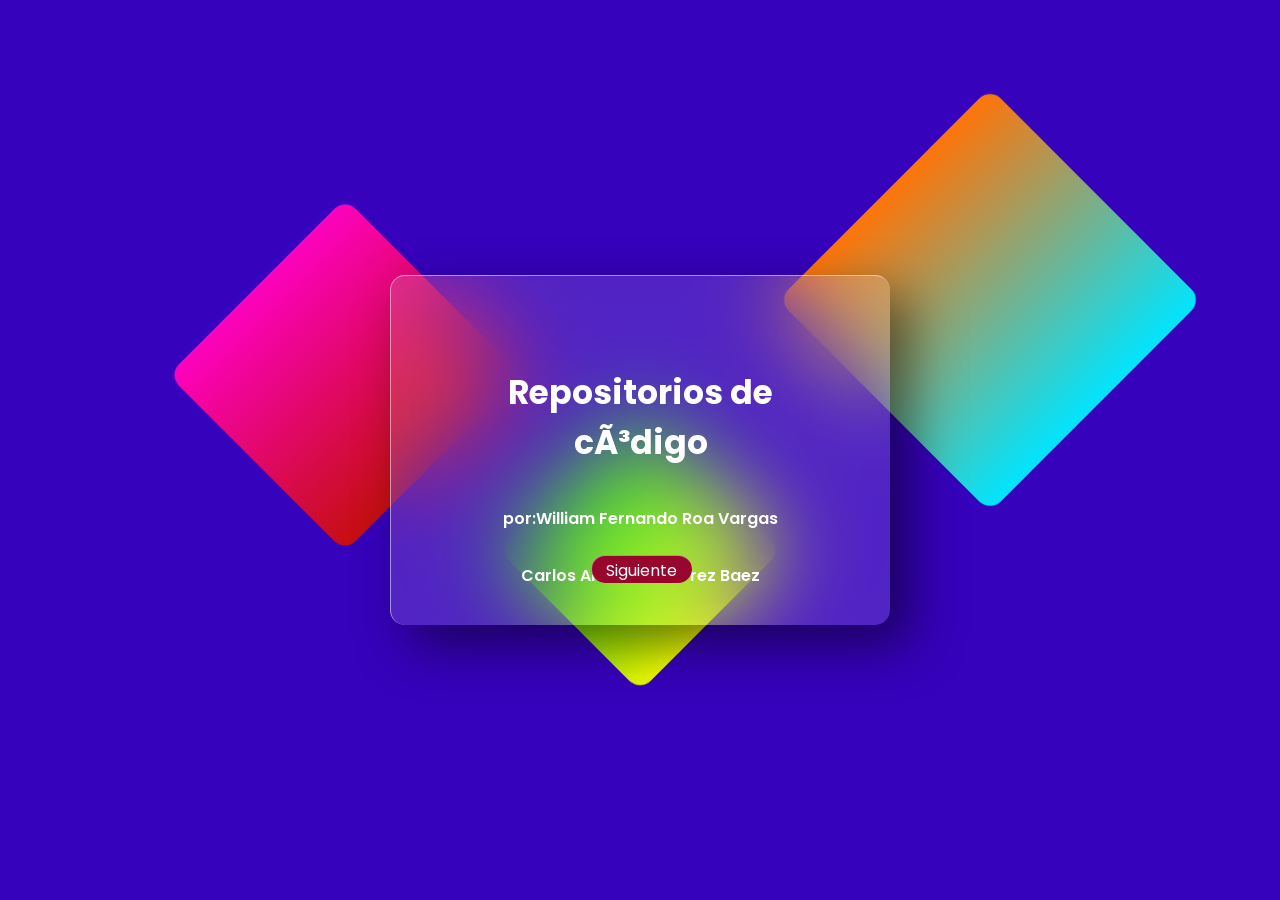
==== index.html @ db44c1de "Respositori0s" ====
<!DOCTYPE html>
<html lang="es">
<head>
    <meta http-equiv=”Content-Type” content=”text/html; charset=UTF-8″ />
	<title>Introducción</title>
    <link rel="stylesheet" href="css/indexStyle.css">
</head>
<body>
    <div class="container__background_triangle">
        <div class="triagle triagle1"></div>
        <div class="triagle triagle2"></div>
        <div class="triagle triagle3"></div>
    </div>
    <div class="intro">
        <h1>Repositorios de código</h1>
        <br>
        <h3>por:</h3>
        <br>
        <h3>William Fernando Roa Vargas</h3>
        <br>
        <h3>Carlos Andrés Pérez Baez</h3>
        <div class="next">
            <a href="views/Rep01.html">Siguiente</a>
        </div>
    </div>
  <section class="one">
      
  </section>
</body>
</html>
---- css/indexStyle.css ----
@import url('https://fonts.googleapis.com/css2?family=Poppins:wght@300&display=swap');
body{
    margin: 0;
    background: rgb(54, 2, 187);
    font-family: 'Poppins', sans-serif;
}
.intro{
    background: rgba(255, 255, 255, 0.138);
    backdrop-filter: blur(45px);
    -webkit-backdrop-filter: blur(5px);
    box-shadow: 20px 20px 50px rgb(107, 103, 103);
    width: 500px;
    height: 350px;
    position: absolute;
    top: 50%;
    left: 50%;
    transform: translate(-50%,-50%);
    margin:auto;
    display: flex;
    flex-wrap: wrap;
    justify-content: center;
	box-sizing:border-box;
	padding:70px 50px 200px;
    border-radius: 15px;
    text-align: center;
    border-left: 1px solid rgba(255, 255, 255, 0.5);
    border-top: 1px solid rgba(255, 255, 255, 0.5);
    box-shadow: 20px 20px 50px rgba(0,0,0,0.5);
    transition: all 300ms;
}
.intro h1{
    color: #ffffff;
    font-size: 33px;
}
.intro h3{
    font-size: 16px;
    color: rgb(255, 255, 255);
    font-weight: 600;
}
.next{
    border-radius: 15px;
    width: 100px;
    height: 25px;
    height: 3px 0px ;
    opacity: 1.0;
    position: absolute;
    top: 80%;
    left: 40%;
    padding: 2px 0px 0px;
    border-radius: 15px;
    border-left: 1px solid rgba(255, 255, 255, 0.5);
    border-top: 1px solid rgba(255, 255, 255, 0.5);
    background: rgb(153, 6, 45);
    backdrop-filter: blur(5px);
    -webkit-backdrop-filter: blur(5px);
    transition: all 300ms;
}
.next a{
    text-decoration: none;
    color:rgb(255, 255, 255);
}
.next:hover{
    transform: translateY(-5px);
}
.container__background_triangle{
    max-width: 1200px;
    height: 600px;
    margin: auto;
    position: fixed;
    top:50%;
    left: 50%;
    transform: translate(-50%,-50%);
}
.triagle{
   width: 300px;
   height: 300px;
   background: rgb(153, 6, 45);
   position: absolute;
   transform: rotate(45deg);
   border-radius: 15px;
}
.triagle1{
    width: 250px;
    height: 250px;
    background: linear-gradient(to left, #c50f0f, #fd01be);
    right: 170px;
    top:100px;
    animation: t1 8s ease infinite;
}
.triagle2{
    width: 200px;
    height: 200px;
    background: linear-gradient(to left, #eefa02, #02cf0c);
    top:300px;
    left: -100px;
    animation: t2 9s ease infinite;
}
.triagle3{
    width: 300px;
    height: 300px;
    background: linear-gradient(to left, #00e5ff, #ff7409);
    left: 200px;
    animation: t3 7s ease infinite;
}

@keyframes t1 {
    0%{
        transform: rotate(45deg) translateY(0px) ;
    }
    50%{
        transform: rotate(45deg)  translateY(20px);
    }
    100%{
        transform: rotate(45deg)  translateY(0px);
    }
}
@keyframes t2 {
    0%{
        transform: rotate(45deg) translateY(0px) ;
    }
    50%{
        transform: rotate(45deg)  translateY(20px);
    }
    100%{
        transform: rotate(45deg)  translateY(0px);
    }
}
@keyframes t3 {
    0%{
        transform: rotate(45deg) translateY(0px) ;
    }
    50%{
        transform: rotate(45deg)  translateY(20px);
    }
    100%{
        transform: rotate(45deg)  translateY(0px);
    }
}
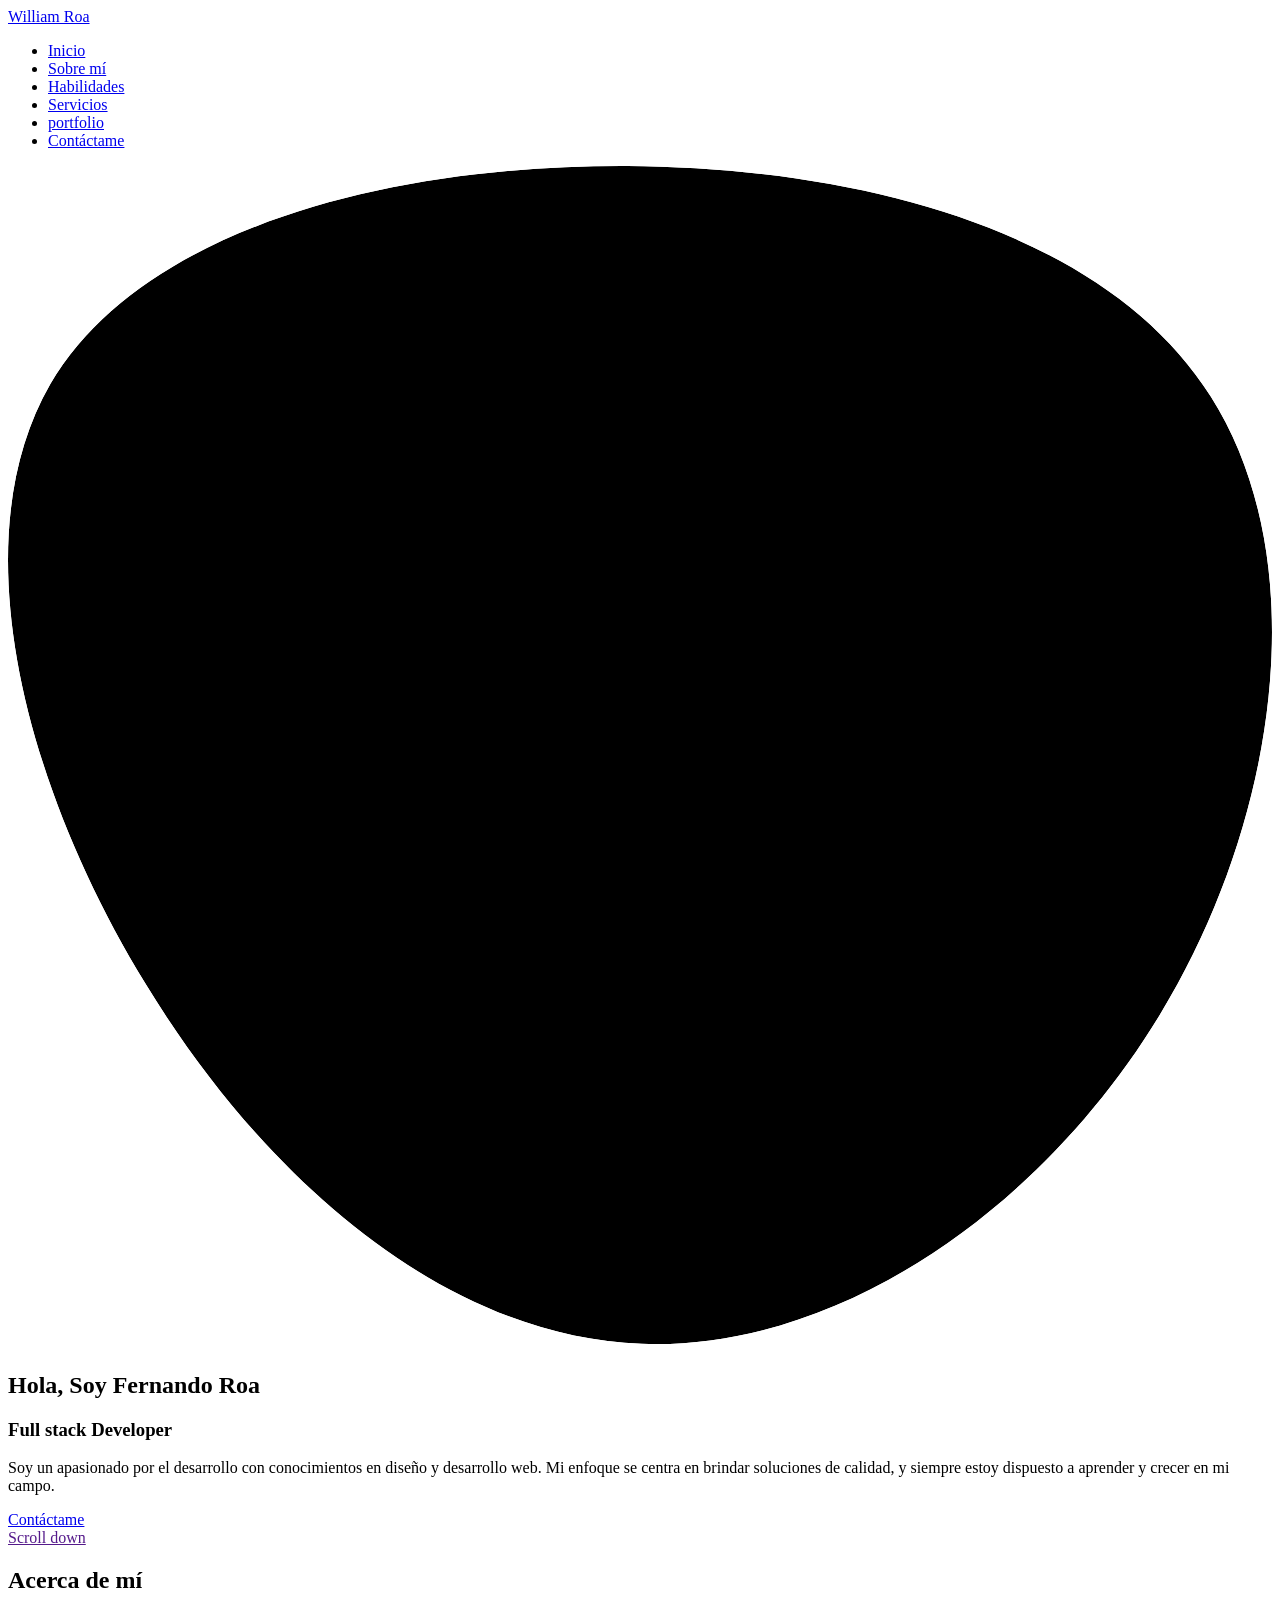
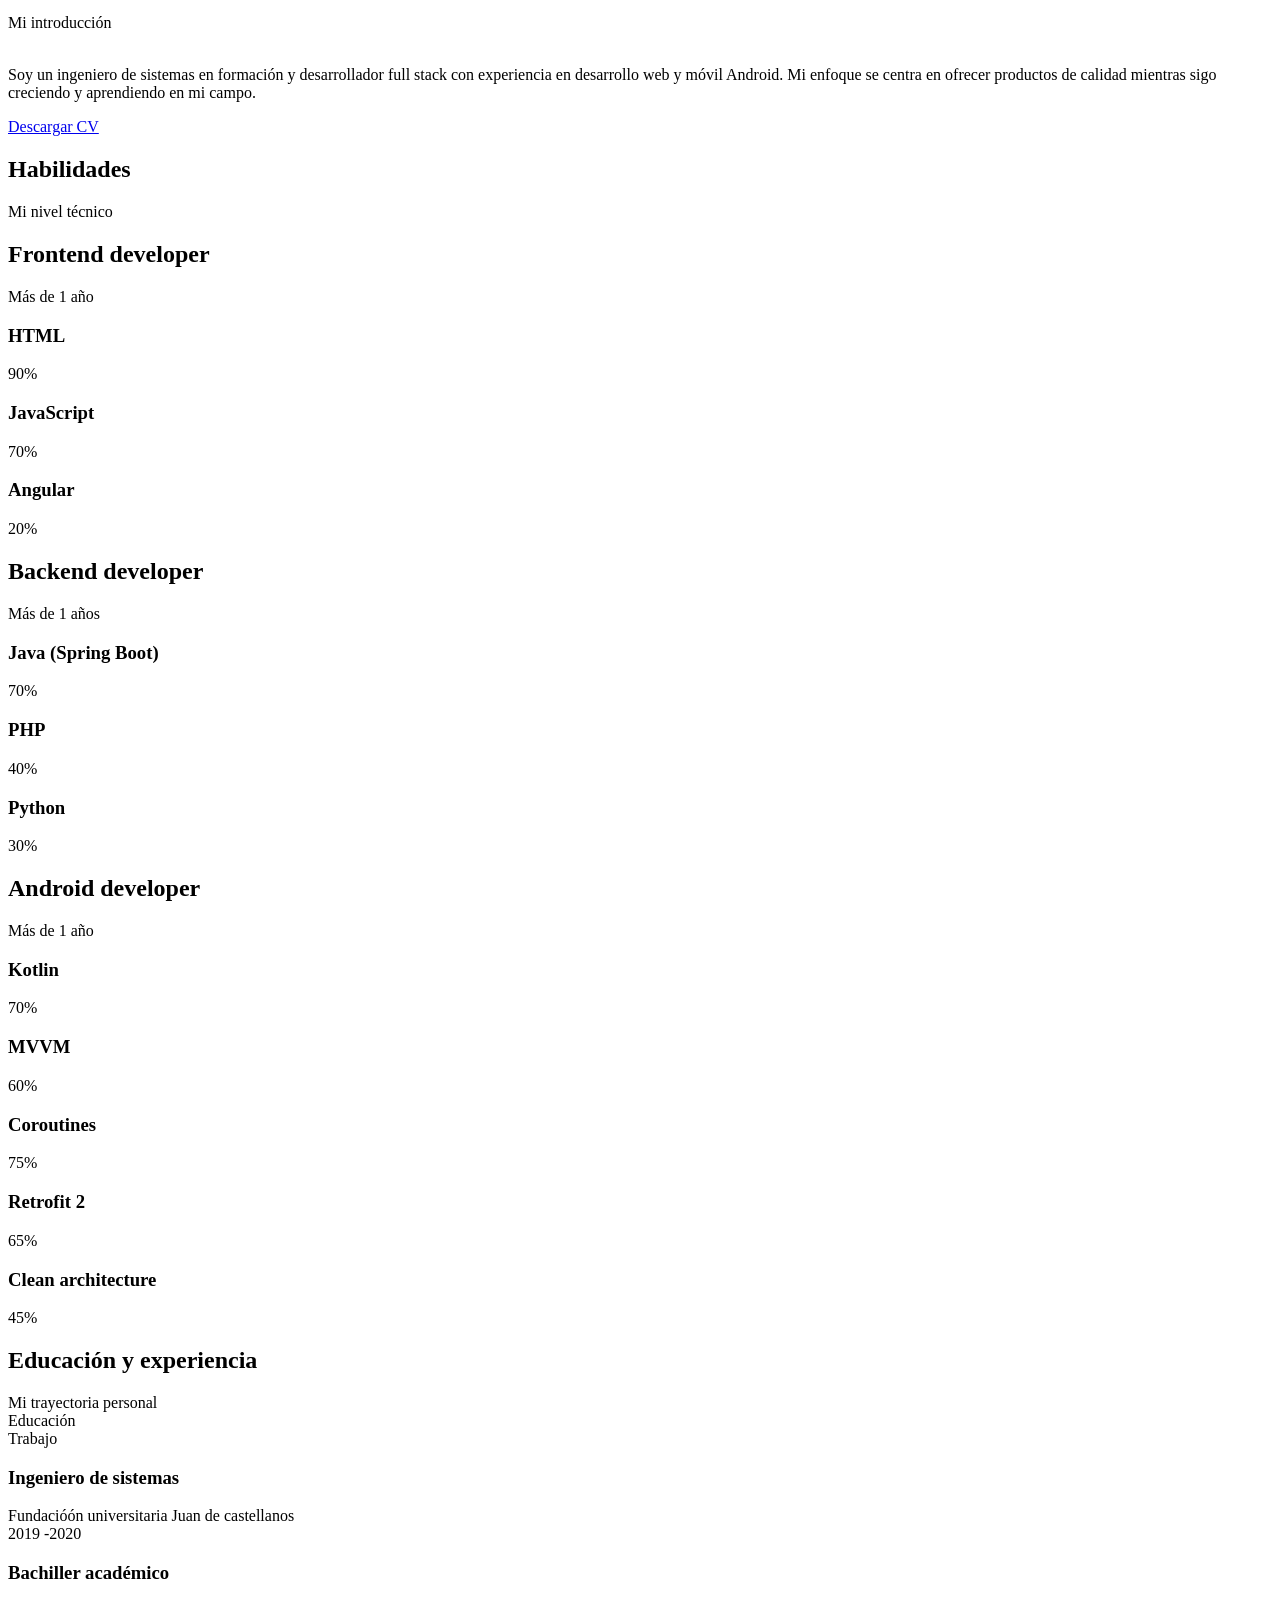
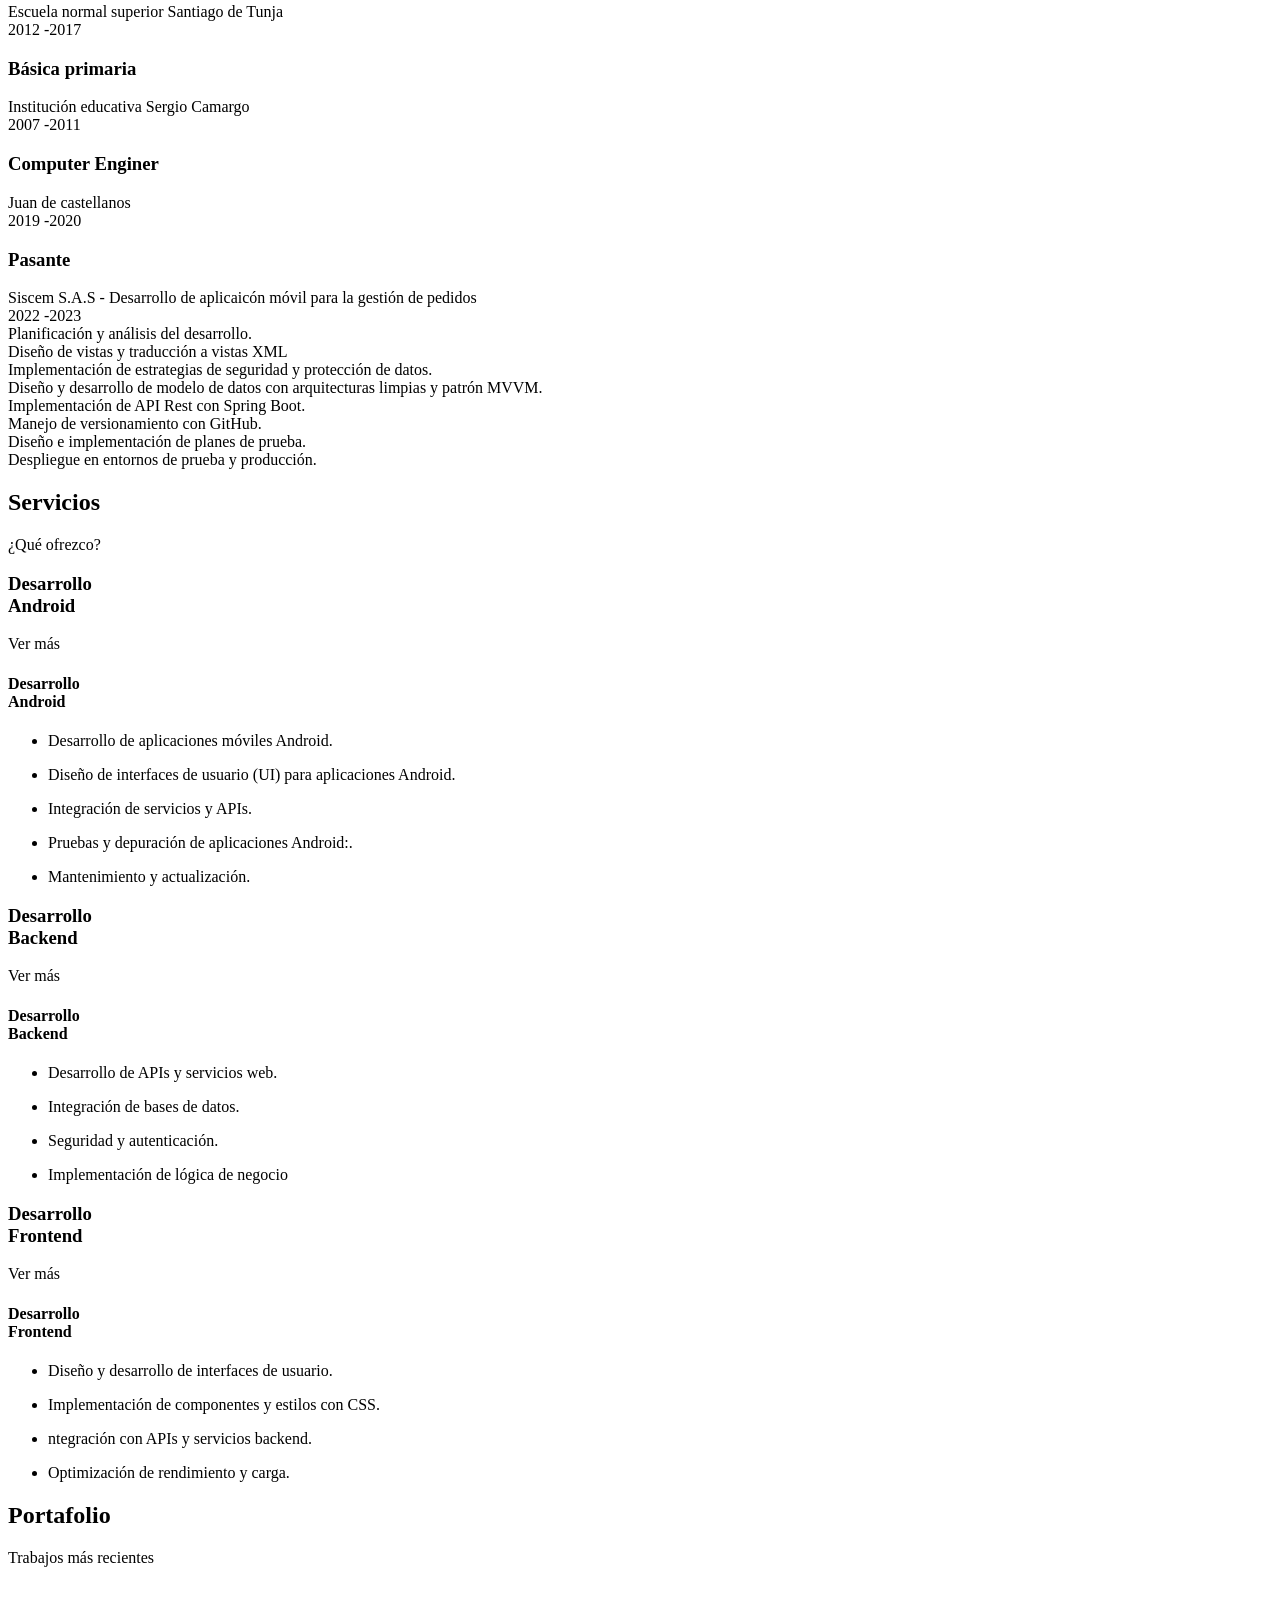
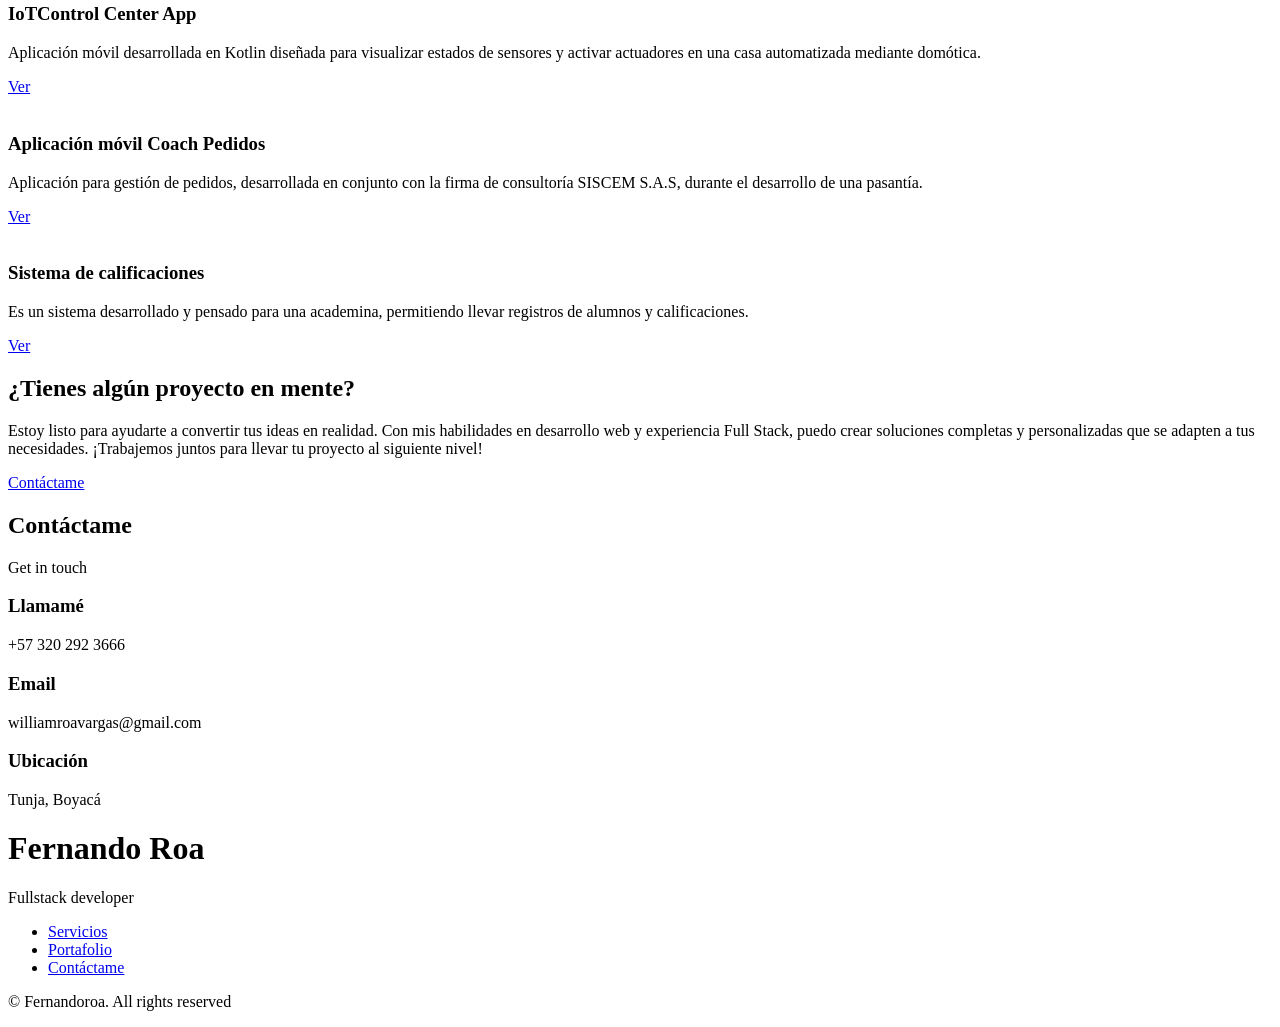
==== commit b5dbea38: "Added index page" ====
--- a/index.html
+++ b/index.html
@@ -1,30 +1,757 @@
 <!DOCTYPE html>
-<html lang="es">
+<html lang="en">
+
 <head>
-    <meta http-equiv=”Content-Type” content=”text/html; charset=UTF-8″ />
-	<title>Introducción</title>
-    <link rel="stylesheet" href="css/indexStyle.css">
+    <meta charset="UTF-8">
+    <meta name="viewport" content="width=device-width, initial-scale=1.0">
+    <link rel="stylesheet" href="https://unicons.iconscout.com/release/v4.0.8/css/line.css">
+
+
+    <!--==================== SWIPER CSS ====================-->
+    <link rel="stylesheet" href="assets/css/swiper-bundle.min.css">
+
+    <!--==================== CSS ====================-->
+    <link rel="stylesheet" href="assets/css/styles.css">
+
+    <title>William Roa Fullstack Developer</title>
 </head>
+
 <body>
-    <div class="container__background_triangle">
-        <div class="triagle triagle1"></div>
-        <div class="triagle triagle2"></div>
-        <div class="triagle triagle3"></div>
-    </div>
-    <div class="intro">
-        <h1>Repositorios de código</h1>
-        <br>
-        <h3>por:</h3>
-        <br>
-        <h3>William Fernando Roa Vargas</h3>
-        <br>
-        <h3>Carlos Andrés Pérez Baez</h3>
-        <div class="next">
-            <a href="views/Rep01.html">Siguiente</a>
+    <!--==================== HEADER ====================-->
+    <header class="header" id="header">
+        <nav class="nav container">
+            <a href="#" class="nav__logo">William Roa</a>
+            <div class="nav__menu" id="nav-menu">
+                <ul class="nav__list grid">
+                    <li class="nav__item">
+                        <a href="#home" class="nav__link active__link">
+                            <i class="uil uil-estate nav__icon"></i>Inicio
+                        </a>
+                    </li>
+                    <li class="nav__item">
+                        <a href="#about" class="nav__link">
+                            <i class="uil uil-user nav__icon"></i>Sobre mí
+                        </a>
+                    </li>
+                    <li class="nav__item">
+                        <a href="#skills" class="nav__link">
+                            <i class="uil uil-file-alt nav__icon"></i>Habilidades
+                        </a>
+                    </li>
+                    <li class="nav__item">
+                        <a href="#services" class="nav__link">
+                            <i class="uil uil-briefcase-alt nav__icon"></i>Servicios
+                        </a>
+                    </li>
+                    <li class="nav__item">
+                        <a href="#portfolio" class="nav__link">
+                            <i class="uil uil-scenery nav__icon"></i>portfolio
+                        </a>
+                    </li>
+                    <li class="nav__item">
+                        <a href="#contact" class="nav__link">
+                            <i class="uil uil-message nav__icon"></i>Contáctame
+                        </a>
+                    </li>
+                </ul>
+                <i class="uil uil-times nav__close" id="nav-close"></i>
+            </div>
+            <div class="nav__buttons">
+                <i class="uil uil-moon change-theme" id="theme-button"></i>
+                <div class="nav__toggle" id="nav-toggle">
+                    <i class="uil uil-apps"></i>
+                </div>
+            </div>
+        </nav>
+    </header>
+
+    <!--==================== MAIN ====================-->
+    <main class="main">
+        <!--==================== HOME ====================-->
+        <section class="home section" id="home">
+            <div class="home__container container grid">
+                <div class="home__content grid">
+                    <div class="home__social">
+                        <a href="https://www.linkedin.com/in/william-fernando-roa-vargas-0a00a724a/" class="home__social-icon" target="_blank">
+                            <i class="uil uil-linkedin-alt"></i>
+                        </a>
+                        <!--<a href="#" class="home__social-icon" target="_blank">
+                            <i class="uil uil-dribbble"></i>
+                        </a>-->
+                        <a href="https://github.com/roaxxx" class="home__social-icon" target="_blank">
+                            <i class="uil uil-github-alt"></i>
+                        </a>
+                    </div>
+                    <div class="home__img">
+                        <svg class="home__blob" viewBox="0 0 200 187" xmlns="http://www.w3.org/2000/svg"
+                            xmlns:xlink="http://www.w3.org/1999/xlink">
+                            <mask id="mask0" mask-type="alpha">
+                                <path d="M190.312 36.4879C206.582 62.1187 201.309 102.826 182.328 134.186C163.346 165.547 
+                                    130.807 187.559 100.226 186.353C69.6454 185.297 41.0228 161.023 21.7403 129.362C2.45775 
+                                    97.8511 -7.48481 59.1033 6.67581 34.5279C20.9871 10.1032 59.7028 -0.149132 97.9666 
+                                    0.00163737C136.23 0.303176 174.193 10.857 190.312 36.4879Z" />
+                            </mask>
+                            <g mask="url(#mask0)">
+                                <path d="M190.312 36.4879C206.582 62.1187 201.309 102.826 182.328 134.186C163.346 
+                                    165.547 130.807 187.559 100.226 186.353C69.6454 185.297 41.0228 161.023 21.7403 
+                                    129.362C2.45775 97.8511 -7.48481 59.1033 6.67581 34.5279C20.9871 10.1032 59.7028 
+                                    -0.149132 97.9666 0.00163737C136.23 0.303176 174.193 10.857 190.312 36.4879Z" />
+                                <image class="home__blob-img" x='25' y='40' xlink:href="assets/img/perfil.png" />
+                            </g>
+                        </svg>
+                    </div>
+                    <div class="home__data">
+                        <h1 class="home__title">Hola, Soy Fernando Roa</h1>
+                        <h3 class="home__subtitle">Full stack Developer</h3>
+                        <p class="home__description">
+                            Soy un apasionado por el desarrollo con conocimientos en diseño y desarrollo web. Mi enfoque se centra en brindar soluciones de calidad, y siempre estoy dispuesto a aprender y crecer en mi campo.
+                        </p>
+                        <a href="#contact" class="button button--flex">
+                            Contáctame <i class="uil uil-message button__icon"></i>
+                        </a>
+                    </div>
+                </div>
+                <div class="home__scroll">
+                    <a href="" class="home__scroll-button button--flex">
+                        <i class="uil uil-mouse-alt home_scroll-mouse"></i>
+                        <span class="home__scroll-name">Scroll down</span>
+                        <i class="uil uil-arrow-down home__scroll-arrow"></i>
+                    </a>
+                </div>
+            </div>
+        </section>
+
+        <!--==================== ABOUT ====================-->
+        <section class="about section" id="about">
+            <h2 class="section__title">Acerca de mí</h2>
+            <span class="section__subtitle">Mi introducción</span>
+            <div class="about__container container grid">
+                <img src="assets/img/about.jpg" alt="" class="about__img">
+                <div class="about__data">
+                    <p class="about__description">Soy un ingeniero de sistemas en formación y desarrollador full stack con experiencia en desarrollo web y móvil Android. Mi enfoque se centra en ofrecer productos de calidad mientras sigo creciendo y aprendiendo en mi campo.</p>
+                    <!--<div class="about__info">
+                        <div>
+                            <span class="about__info-title">08+</span>
+                            <span class="about__info-name">Years <br>experience</span>
+                        </div>
+                        <div>
+                            <span class="about__info-title">20+</span>
+                            <span class="about__info-name">Completed <br>Project</span>
+                        </div>
+                        <div>
+                            <span class="about__info-title">05+</span>
+                            <span class="about__info-name">Companies <br>Worked</span>
+                        </div>
+                    </div>-->
+                    <div download="" class="about__bottons">
+                        <a href="assets/pdf/CV William Fernando Roa.pdf" class="button button--flex">
+                            Descargar CV <i class="uil uil-download-alt button__icon"></i>
+                        </a>
+                    </div>
+                </div>
+            </div>
+        </section>
+
+        <!--==================== SKILLS ====================-->
+        <section class="skills section" id="skills">
+            <h1 class="section__title">Habilidades</h1>
+            <span class="section__subtitle">Mi nivel técnico</span>
+            <div class="skills__container container grid">
+                <div>
+                    <!--==================== SKILL 1====================-->
+                    <div class="skills__content skills__open">
+                        <div class="skills__header">
+                            <i class="uil uil-brackets-curly skills__icon"></i>
+                            <div>
+                                <h1 class="skills__title">Frontend developer</h1>
+                                <span class="skills__subtitle">Más de 1 año</span>
+                            </div>
+                            <i class="uil uil-angle-down skills__arrow"></i>
+                        </div>
+                        <div class="skills__list grid">
+                            <div class="skills_data">
+                                <div class="skills__titles">
+                                    <h3 class="skills__name">HTML</h3>
+                                    <span class="skills__number">90%</span>
+                                </div>
+                                <div class="skills__bar">
+                                    <span class="skills__percentage skills__html"></span>
+                                </div>
+                            </div>
+                            <div class="skills_data">
+                                <div class="skills__titles">
+                                    <h3 class="skills__name">JavaScript</h3>
+                                    <span class="skills__number">70%</span>
+                                </div>
+                                <div class="skills__bar">
+                                    <span class="skills__percentage skills__js"></span>
+                                </div>
+                            </div>
+                            <div class="skills_data">
+                                <div class="skills__titles">
+                                    <h3 class="skills__name">Angular</h3>
+                                    <span class="skills__number">20%</span>
+                                </div>
+                                <div class="skills__bar">
+                                    <span class="skills__percentage skills__angular"></span>
+                                </div>
+                            </div>
+                        </div>
+                    </div>
+                    <!--==================== SKILL 2====================-->
+                    <div class="skills__content skills__close">
+                        <div class="skills__header">
+                            <i class="uil uil-server-network skills__icon"></i>
+                            <div>
+                                <h1 class="skills__title">Backend developer</h1>
+                                <span class="skills__subtitle">Más de 1 años</span>
+                            </div>
+                            <i class="uil uil-angle-down skills__arrow"></i>
+                        </div>
+                        <div class="skills__list grid">
+                            <div class="skills_data">
+                                <div class="skills__titles">
+                                    <h3 class="skills__name">Java (Spring Boot)</h3>
+                                    <span class="skills__number">70%</span>
+                                </div>
+                                <div class="skills__bar">
+                                    <span class="skills__percentage skills__java"></span>
+                                </div>
+                            </div>
+                            <div class="skills_data">
+                                <div class="skills__titles">
+                                    <h3 class="skills__name">PHP</h3>
+                                    <span class="skills__number">40%</span>
+                                </div>
+                                <div class="skills__bar">
+                                    <span class="skills__percentage skills__php"></span>
+                                </div>
+                            </div>
+                            <div class="skills_data">
+                                <div class="skills__titles">
+                                    <h3 class="skills__name">Python</h3>
+                                    <span class="skills__number">30%</span>
+                                </div>
+                                <div class="skills__bar">
+                                    <span class="skills__percentage skills__django"></span>
+                                </div>
+                            </div>
+                        </div>
+                    </div>
+                </div>
+                    <!--==================== SKILL 3====================-->
+                    <div class="skills__content  skills__close">
+                        <div class="skills__header">
+                            <i class="uil uil-android-alt skills__icon"></i>
+                            <div>
+                                <h1 class="skills__title">Android developer</h1>
+                                <span class="skills__subtitle">Más de 1 año</span>
+                            </div>
+                            <i class="uil uil-angle-down skills__arrow"></i>
+                        </div>
+                        <div class="skills__list grid">
+                            <div class="skills_data">
+                                <div class="skills__titles">
+                                    <h3 class="skills__name">Kotlin</h3>
+                                    <span class="skills__number">70%</span>
+                                </div>
+                                <div class="skills__bar">
+                                    <span class="skills__percentage skills__kotlin"></span>
+                                </div>
+                            </div>
+                            <div class="skills_data">
+                                <div class="skills__titles">
+                                    <h3 class="skills__name">MVVM</h3>
+                                    <span class="skills__number">60%</span>
+                                </div>
+                                <div class="skills__bar">
+                                    <span class="skills__percentage skills__mvvm"></span>
+                                </div>
+                            </div>
+                            <div class="skills_data">
+                                <div class="skills__titles">
+                                    <h3 class="skills__name">Coroutines</h3>
+                                    <span class="skills__number">75%</span>
+                                </div>
+                                <div class="skills__bar">
+                                    <span class="skills__percentage skills__coroutines"></span>
+                                </div>
+                            </div>
+                            <div class="skills_data">
+                                <div class="skills__titles">
+                                    <h3 class="skills__name">Retrofit 2</h3>
+                                    <span class="skills__number">65%</span>
+                                </div>
+                                <div class="skills__bar">
+                                    <span class="skills__percentage skills__retrofit"></span>
+                                </div>
+                            </div>
+                            <div class="skills_data">
+                                <div class="skills__titles">
+                                    <h3 class="skills__name">Clean architecture</h3>
+                                    <span class="skills__number">45%</span>
+                                </div>
+                                <div class="skills__bar">
+                                    <span class="skills__percentage skills__clean"></span>
+                                </div>
+                            </div>
+                        </div>
+                    </div>
+            </div>
+        </section>
+
+        <!--==================== QUALIFICATION ====================-->
+        <section class="qualification section">
+            <h2 class="section__title">Educación y experiencia</h2>
+            <span class="section__subtitle">Mi trayectoria personal</span>
+            <div class="qualification__container container">
+                <div class="qualification__tabs">
+                    <div class="qualification__button button--flex qualification__active" data-target="#education">
+                        <i class="uil uil-graduation-cap qualification__icon"></i>
+                        Educación
+                    </div>
+                    <div class="qualification__button button--flex" data-target="#work">
+                        <i class="uil uil-briefcase-alt qualification__icon"></i>
+                        Trabajo
+                    </div>
+                </div>
+                <div class="qualification__sections">
+                    <!-- Qualification content 1-->
+                    <div class="qualification__content qualification__active" data-content id="education">
+                        <!-- QUALIFICATION 1-->
+                        <div class="qualification__data">
+                            <div>
+                                <h3 class="qualification__title">Ingeniero de sistemas</h3>
+                                <span class="qualification__subtitle">Fundacióón universitaria Juan de
+                                    castellanos</span>
+                                <div class="qualification__calendar">
+                                    <i class="uil uil-calendar-alt"></i>
+                                    2019 -2020
+                                </div>
+                            </div>
+                            <div>
+                                <span class="qualification__rounder"></span>
+                                <span class="qualification__line"></span>
+                            </div>
+                        </div>
+                        <!-- QUALIFICATION 2-->
+                        <div class="qualification__data">
+                            <div></div>
+                            <div>
+                                <span class="qualification__rounder"></span>
+                                <span class="qualification__line"></span>
+                            </div>
+                            <div>
+                                <h3 class="qualification__title">Bachiller académico</h3>
+                                <span class="qualification__subtitle">Escuela normal superior Santiago de Tunja</span>
+                                <div class="qualification__calendar">
+                                    <i class="uil uil-calendar-alt"></i>
+                                    2012 -2017
+                                </div>
+                            </div>
+                        </div>
+                        <!-- QUALIFICATION 3-->
+                        <div class="qualification__data">
+                            <div>
+                                <h3 class="qualification__title">Básica primaria</h3>
+                                <span class="qualification__subtitle">Institución educativa Sergio Camargo</span>
+                                <div class="qualification__calendar">
+                                    <i class="uil uil-calendar-alt"></i>
+                                    2007 -2011
+                                </div>
+                            </div>
+                            <div>
+                                <span class="qualification__rounder"></span>
+                                <span class="qualification__line"></span>
+                            </div>
+                        </div>
+                        <!-- QUALIFICATION 4-->
+                        <div class="qualification__data">
+                            <div></div>
+                            <div>
+                                <span class="qualification__rounder"></span>
+                                <!--<span class="qualification__line"></span>-->
+                            </div>
+                            <div>
+                                <h3 class="qualification__title">Computer Enginer</h3>
+                                <span class="qualification__subtitle">Juan de castellanos</span>
+                                <div class="qualification__calendar">
+                                    <i class="uil uil-calendar-alt"></i>
+                                    2019 -2020
+                                </div>
+                            </div>
+                        </div>
+                    </div>
+                    <!-- Qualification content 2=============-->
+                    <div class="qualification__content" data-content id="work">
+                        <!-- QUALIFICATION 1-->
+                        <div class="qualification__data">
+                            <div>
+                                <h3 class="qualification__title">Pasante</h3>
+                                <span class="qualification__subtitle">Siscem S.A.S - Desarrollo de aplicaicón móvil para
+                                    la gestión de pedidos</span>
+                                <div class="qualification__calendar">
+                                    <i class="uil uil-calendar-alt"></i>
+                                    2022 -2023
+                                </div>
+                            </div>
+                            <div>
+                                <span class="qualification__rounder"></span>
+                                <span class="qualification__line"></span>
+                            </div>
+                        </div>
+                        <!-- QUALIFICATION 2-->
+                        <div class="qualification__data">
+                            <div></div>
+                            <div>
+                                <span class="qualification__rounder"></span>
+                                <span class="qualification__line"></span>
+                            </div>
+                            <div>
+                                <span class="qualification__subtitle">Planificación y análisis del desarrollo.</span>
+                            </div>
+                        </div>
+                        <!-- QUALIFICATION 3-->
+                        <div class="qualification__data">
+                            <div>
+                                <span class="qualification__subtitle">Diseño de vistas y traducción a vistas XML</span>
+                            </div>
+                            <div>
+                                <span class="qualification__rounder"></span>
+                                <span class="qualification__line"></span>
+                            </div>
+                        </div>
+
+                        <!-- QUALIFICATION 4-->
+                        <div class="qualification__data">
+                            <div></div>
+                            <div>
+                                <span class="qualification__rounder"></span>
+                                <span class="qualification__line"></span>
+                            </div>
+                            <div>
+                                <span class="qualification__subtitle">Implementación de estrategias de seguridad y protección de datos.</span>
+                            </div>
+                        </div>
+                        <!-- QUALIFICATION 5-->
+                        <div class="qualification__data">
+                            <div>
+                                <span class="qualification__subtitle">Diseño y desarrollo de modelo de datos con arquitecturas limpias y patrón MVVM.</span>
+                            </div>
+                            <div>
+                                <span class="qualification__rounder"></span>
+                                <span class="qualification__line"></span>
+                            </div>
+                        </div>
+                        <!-- QUALIFICATION 6-->
+                        <div class="qualification__data">
+                            <div></div>
+                            <div>
+                                <span class="qualification__rounder"></span>
+                                <span class="qualification__line"></span>
+                            </div>
+                            <div>
+                                <span class="qualification__subtitle">Implementación de API Rest con Spring Boot.</span>
+                            </div>
+                        </div>
+                        <!-- QUALIFICATION 7-->
+                        <div class="qualification__data">
+                            <div>
+                                <span class="qualification__subtitle">Manejo de versionamiento con GitHub.</span>
+                            </div>
+                            <div>
+                                <span class="qualification__rounder"></span>
+                                <span class="qualification__line"></span>
+                            </div>
+                        </div>
+                        <!-- QUALIFICATION 6-->
+                        <div class="qualification__data">
+                            <div></div>
+                            <div>
+                                <span class="qualification__rounder"></span>
+                                <span class="qualification__line"></span>
+                            </div>
+                            <div>
+                                <span class="qualification__subtitle">Diseño e implementación de planes de prueba.</span>
+                            </div>
+                        </div>
+                        <!-- QUALIFICATION 7-->
+                        <div class="qualification__data">
+                            <div>
+                                <span class="qualification__subtitle">Despliegue en entornos de prueba y producción.</span>
+                            </div>
+                            <div>
+                                <span class="qualification__rounder"></span>
+                                <!--<span class="qualification__line"></span>-->
+                            </div>
+                        </div>
+
+                    </div>
+                </div>
+            </div>
+        </section>
+
+        <!--==================== SERVICES ====================-->
+        <section class="services section" id="services">
+            <h2 class="section__title">Servicios</h2>
+            <span class="section__subtitle">¿Qué ofrezco?</span>
+            <div class="services__container container grid">
+                <!--==================== SERVICE 1====================-->
+                <div class="services__content">
+                    <div>
+                        <i class="uil uil-android-alt services__icon"></i>
+                        <h3 class="services__title">Desarrollo<br> Android</h3>
+                    </div>
+                    <span class="button button--flex button--small button--link services__button">
+                        Ver más
+                        <i class="uil uil-arrow-right button__icon"></i>
+                    </span>
+                    <div class="services__modal">
+                        <div class="services__modal-content">
+                            <h4 class="services__modal-title">Desarrollo<br> Android</h4>
+                            <i class="uil uil-times services__modal-close"></i>
+                            <ul class="services__modal-services grid">
+                                <li class="services__modal-service">
+                                    <i class="uil uil-check-circle services__modal-icon"></i>
+                                    <p>Desarrollo de aplicaciones móviles Android.</p>
+                                </li>
+                                <li class="services__modal-service">
+                                    <i class="uil uil-check-circle services__modal-icon"></i>
+                                    <p>Diseño de interfaces de usuario (UI) para aplicaciones Android.</p>
+                                </li>
+                                <li class="services__modal-service">
+                                    <i class="uil uil-check-circle services__modal-icon"></i>
+                                    <p>Integración de servicios y APIs.</p>
+                                </li>
+                                <li class="services__modal-service">
+                                    <i class="uil uil-check-circle services__modal-icon"></i>
+                                    <p>Pruebas y depuración de aplicaciones Android:.</p>
+                                </li>
+                                <li class="services__modal-service">
+                                    <i class="uil uil-check-circle services__modal-icon"></i>
+                                    <p>Mantenimiento y actualización.</p>
+                                </li>
+                            </ul>
+                        </div>
+                    </div>
+                </div>
+                <!--==================== SERVICE 2 ====================-->
+                <div class="services__content">
+                    <div>
+                        <i class="uil uil-server services__icon"></i>
+                        <h3 class="services__title">Desarrollo<br>Backend</h3>
+                    </div>
+                    <span class="button button--flex button--small button--link services__button">
+                        Ver más
+                        <i class="uil uil-arrow-right button__icon"></i>
+                    </span>
+                    <div class="services__modal">
+                        <div class="services__modal-content">
+                            <h4 class="services__modal-title">Desarrollo<br>Backend</h4>
+                            <i class="uil uil-times services__modal-close"></i>
+                            <ul class="services__modal-services grid">
+                                <li class="services__modal-service">
+                                    <i class="uil uil-check-circle services__modal-icon"></i>
+                                    <p>Desarrollo de APIs y servicios web.</p>
+                                </li>
+                                <li class="services__modal-service">
+                                    <i class="uil uil-check-circle services__modal-icon"></i>
+                                    <p>Integración de bases de datos.</p>
+                                </li>
+                                <li class="services__modal-service">
+                                    <i class="uil uil-check-circle services__modal-icon"></i>
+                                    <p>Seguridad y autenticación.</p>
+                                </li>
+                                <li class="services__modal-service">
+                                    <i class="uil uil-check-circle services__modal-icon"></i>
+                                    <p>Implementación de lógica de negocio</p>
+                                </li>
+                            </ul>
+                        </div>
+                    </div>
+                </div>
+                <!--==================== SERVICE 3 ====================-->
+                <div class="services__content">
+                    <div>
+                        <i class="uil uil-arrow services__icon"></i>
+                        <h3 class="services__title">Desarrollo <br>Frontend</h3>
+                    </div>
+                    <span class="button button--flex button--small button--link services__button">
+                        Ver más
+                        <i class="uil uil-arrow-right button__icon"></i>
+                    </span>
+                    <div class="services__modal">
+                        <div class="services__modal-content">
+                            <h4 class="services__modal-title">Desarrollo <br>Frontend</h4>
+                            <i class="uil uil-times services__modal-close"></i>
+                            <ul class="services__modal-services grid">
+                                <li class="services__modal-service">
+                                    <i class="uil uil-check-circle services__modal-icon"></i>
+                                    <p>Diseño y desarrollo de interfaces de usuario.</p>
+                                </li>
+                                <li class="services__modal-service">
+                                    <i class="uil uil-check-circle services__modal-icon"></i>
+                                    <p>Implementación de componentes y estilos con CSS.</p>
+                                </li>
+                                <li class="services__modal-service">
+                                    <i class="uil uil-check-circle services__modal-icon"></i>
+                                    <p>ntegración con APIs y servicios backend.</p>
+                                </li>
+                                <li class="services__modal-service">
+                                    <i class="uil uil-check-circle services__modal-icon"></i>
+                                    <p>Optimización de rendimiento y carga.</p>
+                                </li>
+                            </ul>
+                        </div>
+                    </div>
+                </div>
+            </div>
+        </section>
+
+        <!--==================== PORTFOLIO ====================-->
+        <section class="portfolio section" id="portfolio">
+            <h2 class="section__title">Portafolio</h2>
+            <span class="section__subtitle">Trabajos más recientes</span>
+            <div class="portfolio__container container swiper-container">
+                <div class="swiper-wrapper">
+                    <!--==================== PORTFOLIO 1====================-->
+                    <div class="portfolio__content grid swiper-slide">
+                        <img src="assets/img/portfolio1.jpg" alt="" class="portfolio__img">
+                        <div class="portfolio__data">
+                            <h3 class="portfolio__title">IoTControl Center App</h3>
+                            <p class="portfolio__description">Aplicación móvil desarrollada en Kotlin diseñada para visualizar estados de sensores y activar actuadores en una casa automatizada mediante domótica.</p>
+                            <a href="#" class="button button--flex button--small portfolio__button">
+                                Ver
+                                <i class="uil uil-arrow-right button__icon"></i>
+                            </a>
+                        </div>
+                    </div>
+                    <!--==================== PORTFOLIO 2====================-->
+                    <div class="portfolio__content grid swiper-slide">
+                        <img src="assets/img/portfolio2.jpg" alt="" class="portfolio__img">
+                        <div class="portfolio__data">
+                            <h3 class="portfolio__title">Aplicación móvil Coach Pedidos</h3>
+                            <p class="portfolio__description">Aplicación para gestión de pedidos, desarrollada en conjunto con la firma de consultoría SISCEM S.A.S, durante el desarrollo de una pasantía.</p>
+                            <a href="#" class="button button--flex button--small portfolio__button">
+                                Ver
+                                <i class="uil uil-arrow-right button__icon"></i>
+                            </a>
+                        </div>
+                    </div>
+                    <!--==================== PORTFOLIO 3====================-->
+                    <div class="portfolio__content grid swiper-slide">
+                        <img src="assets/img/portfolio3.jpg" alt="" class="portfolio__img">
+                        <div class="portfolio__data">
+                            <h3 class="portfolio__title">Sistema de calificaciones</h3>
+                            <p class="portfolio__description">Es un sistema desarrollado y pensado para una academina, permitiendo llevar registros de alumnos y calificaciones.</p>
+                            <a href="#" class="button button--flex button--small portfolio__button">
+                                Ver
+                                <i class="uil uil-arrow-right button__icon"></i>
+                            </a>
+                        </div>
+                    </div>
+
+                </div>
+                <div class="swiper-button-next"></div>
+                <div class="swiper-button-prev"></div>
+                <div class="swiper-pagination"></div>
+            </div>
+        </section>
+
+        <!--==================== PROJECT IN MIND ====================-->
+        <section class="project section">
+            <div class="project__bg">
+                <div class="project__container container grid">
+                    <div class="project__data">
+                        <h2 class="project__title">¿Tienes algún proyecto en mente?</h2>
+                        <p class="project__description">Estoy listo para ayudarte a convertir tus ideas en realidad. Con mis habilidades en desarrollo web y experiencia Full Stack, puedo crear soluciones completas y personalizadas que se adapten a tus necesidades. ¡Trabajemos juntos para llevar tu proyecto al siguiente nivel!</p>
+                        <a href="#contact" class="button button--flex button--white">
+                            Contáctame
+                            <i class="uil uil-message project__icon button__icon"></i>
+                        </a>
+                    </div>
+                   <!-- <img src="assets/img/project.png" class="project__img">-->
+                </div>
+            </div>
+        </section>
+
+
+        <!--==================== CONTACT ME ====================-->
+        <section class="contact section" id="contact">
+            <h2 class="section__title">Contáctame</h2>
+            <span class="section__subtitle">Get in touch</span>
+            <div class="contact__container container grid">
+                <div class="contact__information">
+                    <i class="uil uil-phone contact__icon"></i>
+                    <div>
+                        <h3 class="contact__title">Llamamé</h3>
+                        <span class="contact__subtitle">+57 320 292 3666</span>
+                    </div>
+                </div>
+                <div class="contact__information">
+                    <i class="uil uil-envelope contact__icon"></i>
+                    <div>
+                        <h3 class="contact__title">Email</h3>
+                        <span class="contact__subtitle">williamroavargas@gmail.com</span>
+                    </div>
+                </div>
+                <div class="contact__information">
+                    <i class="uil uil-map-marker contact__icon"></i>
+                    <div>
+                        <h3 class="contact__title">Ubicación</h3>
+                        <span class="contact__subtitle">Tunja, Boyacá</span>
+                    </div>
+                </div>
+            </div>
+        </section>
+    </main>
+
+    <!--==================== FOOTER ====================-->
+    <footer class="footer">
+        <div class="footer__bg">
+            <div class="footer__container container grid">
+                <div>
+                    <h1 class="footer__title">Fernando Roa</h1>
+                    <span class="footer__subtitle">Fullstack developer</span>
+                </div>
+                <ul class="footer__links">
+                    <li>
+                        <a href="#services" class="footer__link">Servicios</a>
+                    </li>
+                    <li>
+                        <a href="#portfolio" class="footer__link">Portafolio</a>
+                    </li>
+                    <li>
+                        <a href="#contact" class="footer__link">Contáctame</a>
+                    </li>
+                </ul>
+
+                <div class="footer__socials">
+                    <a href="https://www.facebook.com/" target="_blank" class="footer__social">
+                        <i class="uil uil-facebook-f"></i>
+                    </a>
+                    <a href="https://www.instagram.com/" target="_blank" class="footer__social">
+                        <i class="uil uil-instagram"></i>
+                    </a>
+                    <a href="https://www.twitter.com/" target="_blank" class="footer__social">
+                        <i class="uil uil-twitter-alt"></i>
+                    </a>
+                </div>
+            </div>
+            <p class="footer__copy">&#169; Fernandoroa. All rights reserved</p>
         </div>
-    </div>
-  <section class="one">
-      
-  </section>
+    </footer>
+
+    <!--==================== SCROLL TOP ====================-->
+    <a href="#" class="scrollup" id="scroll-up">
+        <i class="uil uil-arrow-up scroll__icon"></i>
+    </a>
+
+    <!--==================== SWIPER JS ====================-->
+    <script src="assets/js/swiper-bundle.min.js"></script>
+
+    <!--==================== MAIN JS ====================-->
+    <script src="assets/js/main.js"></script>
 </body>
+
 </html>
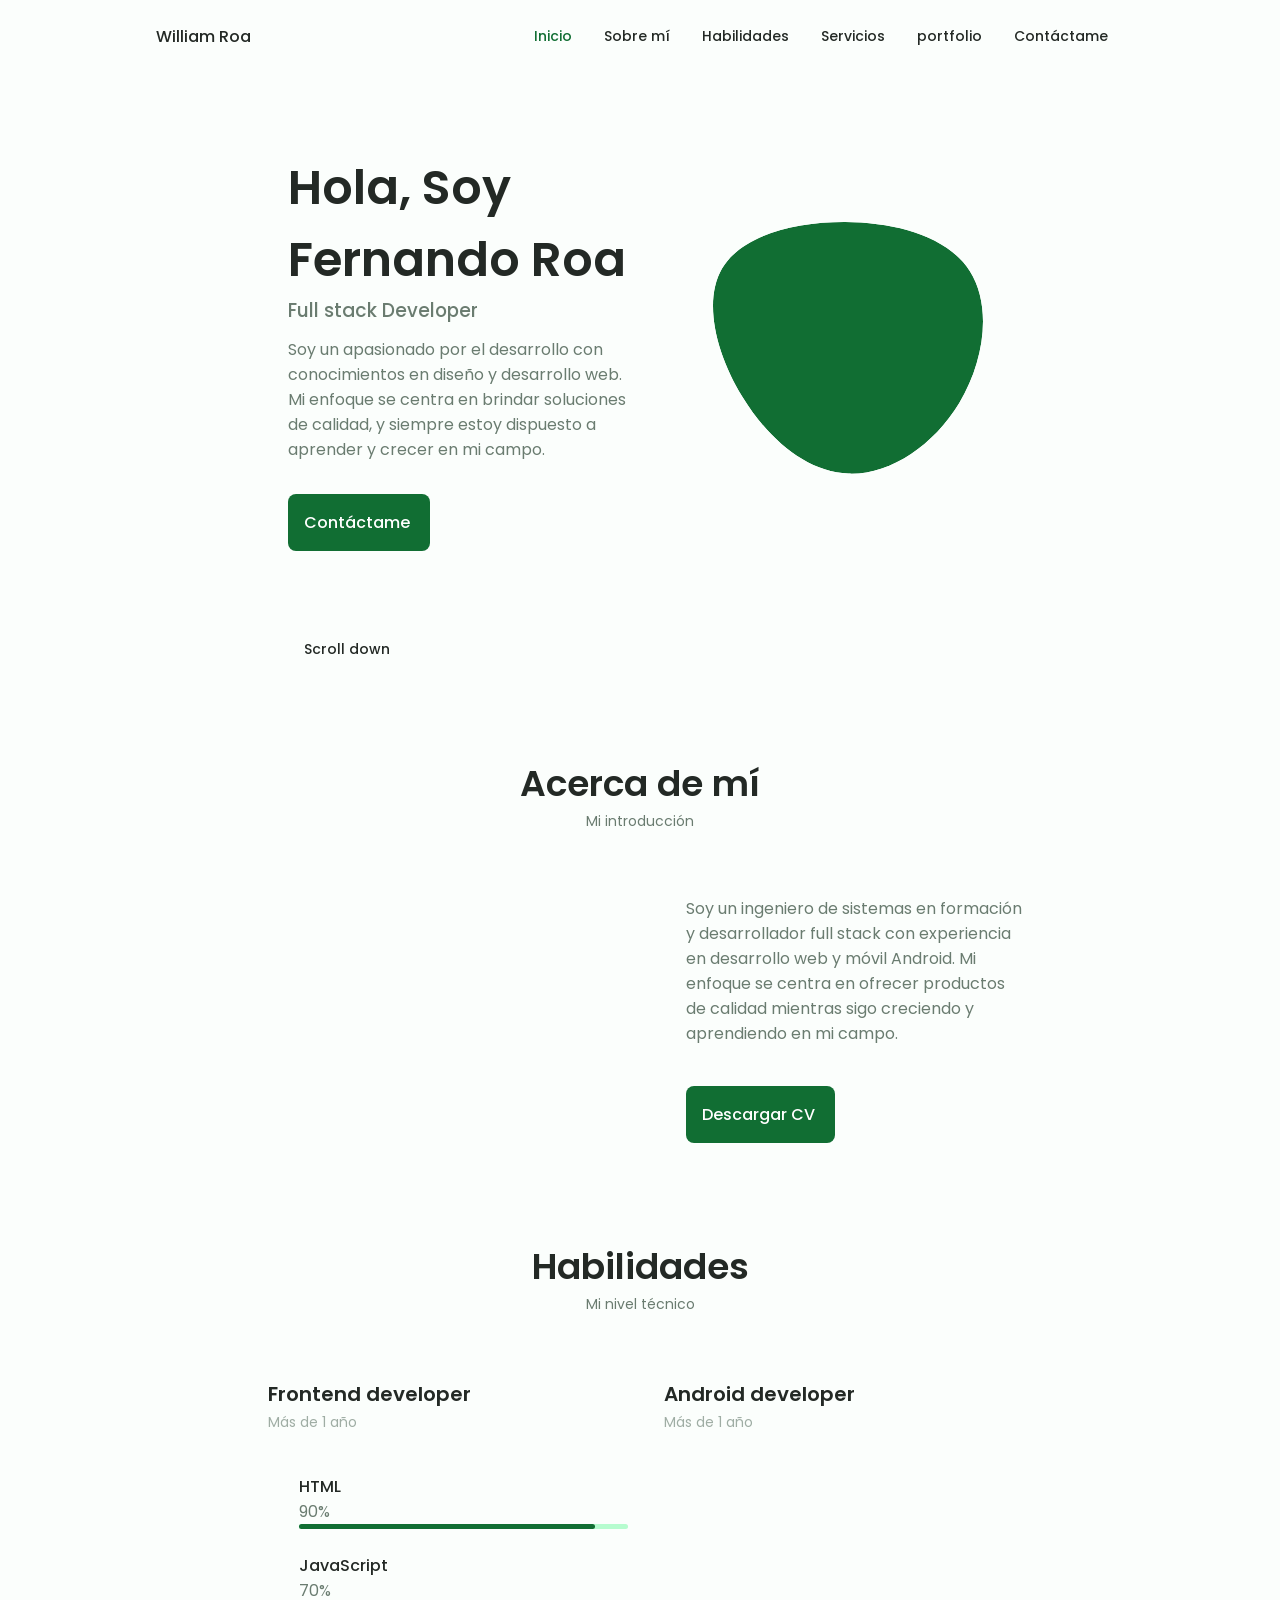
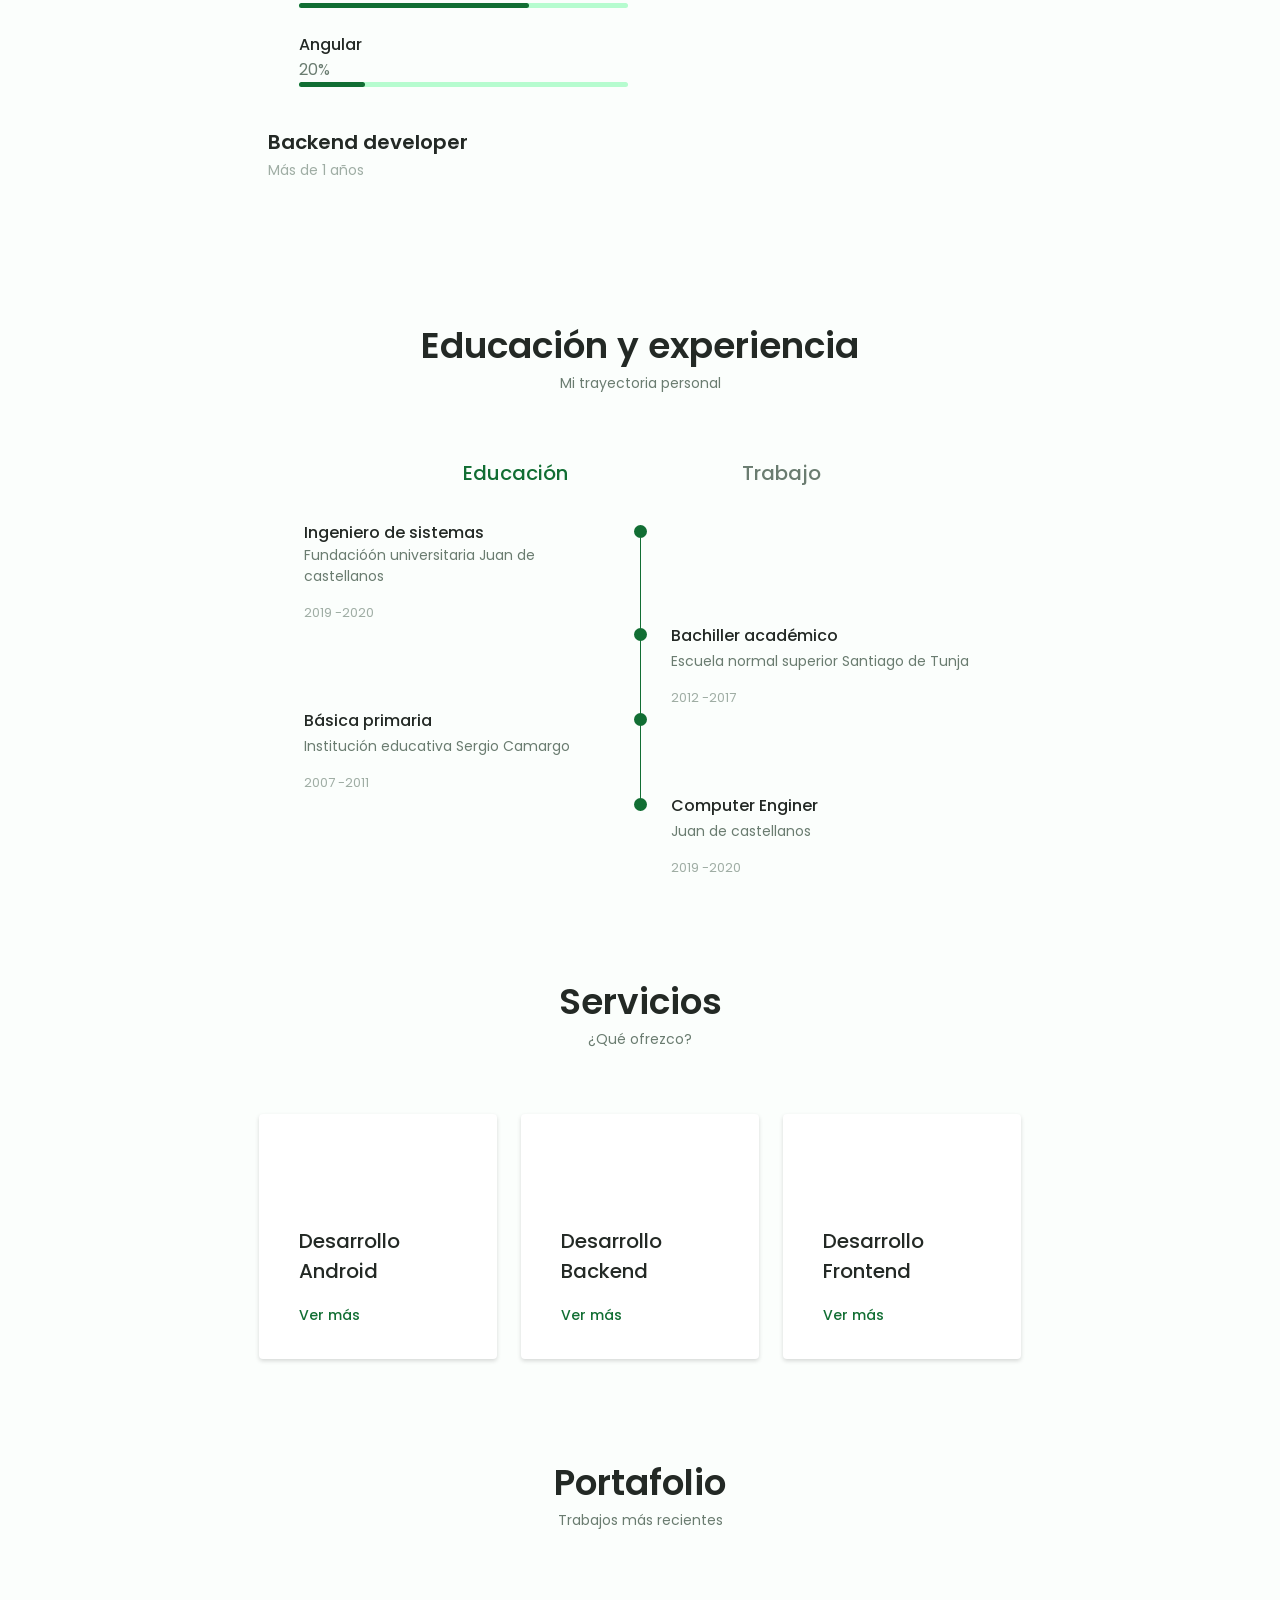
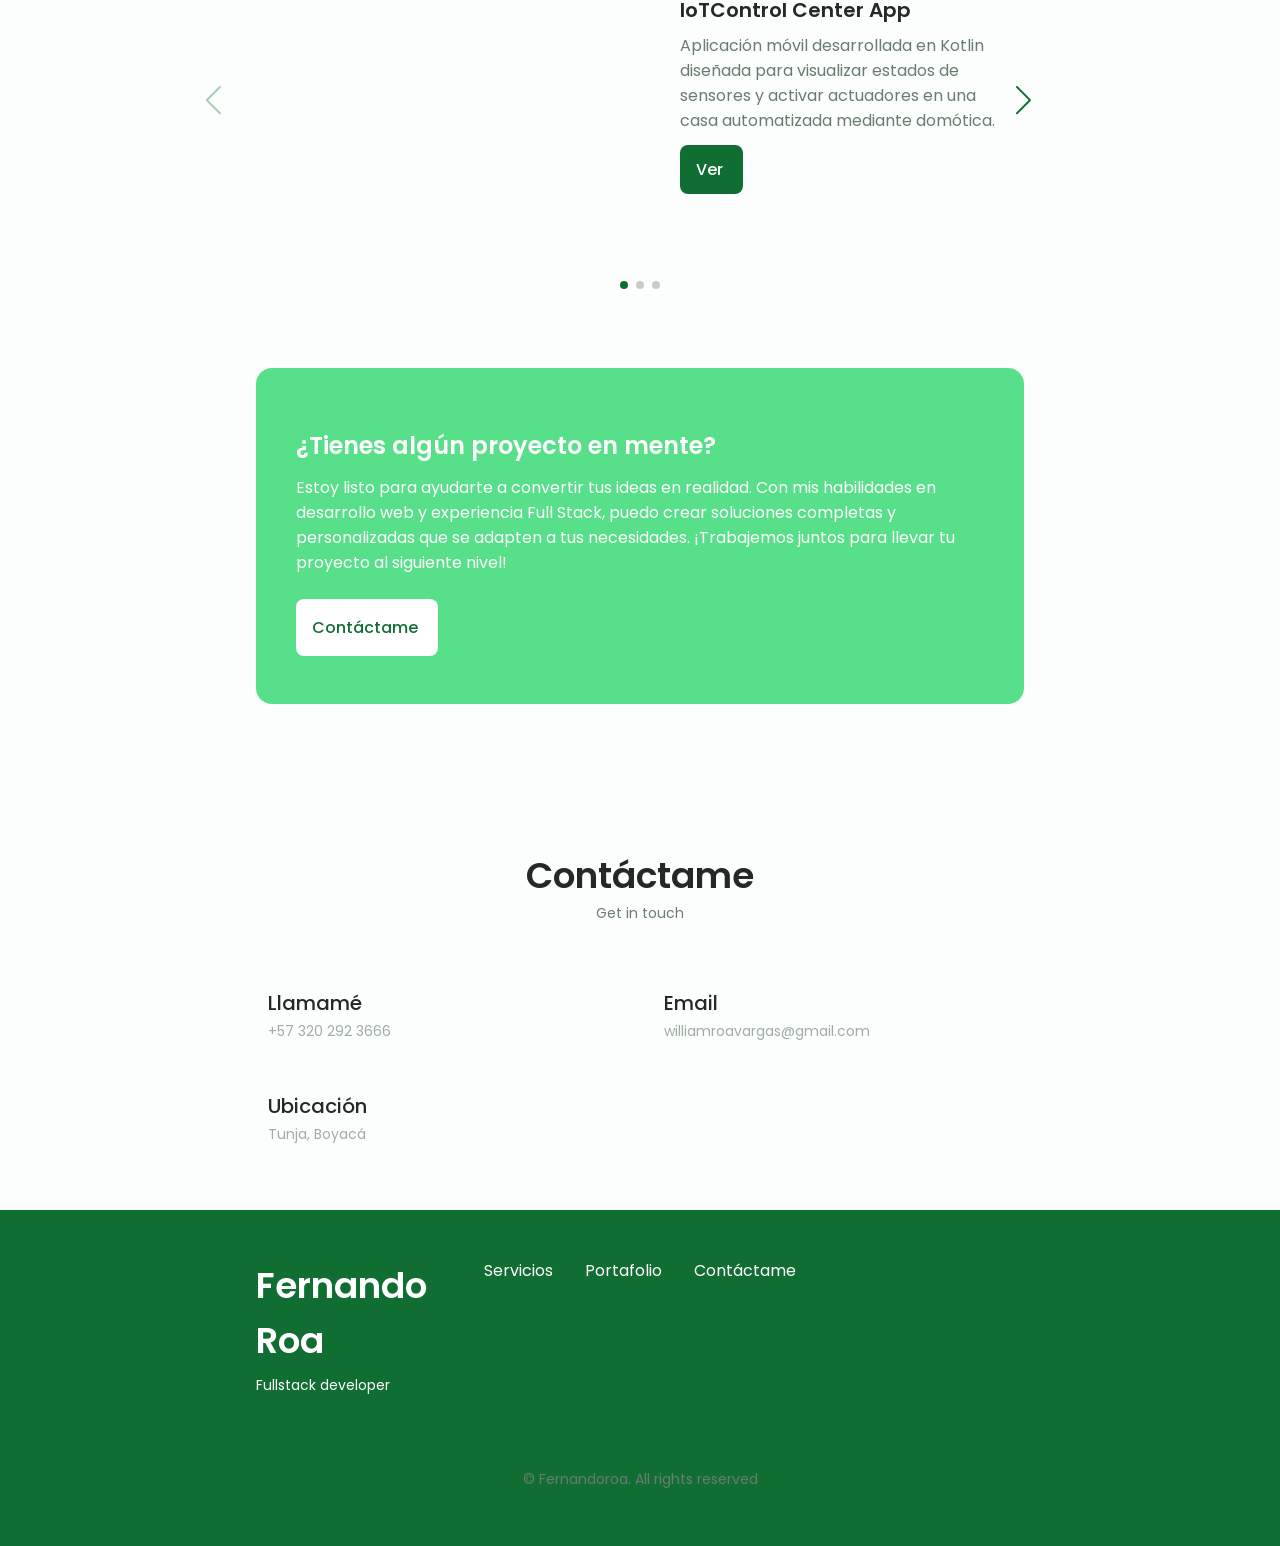
==== commit 8628b254: "Update index.html" ====
--- a/index.html
+++ b/index.html
@@ -144,7 +144,7 @@
                         </div>
                     </div>-->
                     <div download="" class="about__bottons">
-                        <a href="assets/pdf/CV William Fernando Roa.pdf" class="button button--flex">
+                        <a href="assets/pdf/CV William Fernando Roa.pdf" target="_blank" class="button button--flex">
                             Descargar CV <i class="uil uil-download-alt button__icon"></i>
                         </a>
                     </div>
@@ -754,4 +754,4 @@
     <script src="assets/js/main.js"></script>
 </body>
 
-</html>+</html>
--- a/assets/css/styles.css
+++ b/assets/css/styles.css
@@ -0,0 +1,1218 @@
+@import url("https://fonts.googleapis.com/css2?family=Poppins:wght@400;500;600&display=swap");
+
+
+:root {
+  --header-height: 3rem;
+
+  --hue-color: 142;
+
+  --first-color: hsl(var(--hue-color), 73%, 25%);
+  --first-color-second: hsl(var(--hue-color), 69%, 61%);
+  --first-color-alt: hsl(var(--hue-color), 57%, 53%);
+  --first-color-lighter: hsl(var(--hue-color), 92%, 85%);
+  --title-color: hsl(var(--hue-color), 8%, 15%);
+  --text-color: hsl(var(--hue-color), 8%, 45%);
+  --text-color-light: hsl(var(--hue-color), 8%, 65%);
+  --input-color: hsl(var(--hue-color), 70%, 96%);
+  --body-color: hsl(var(--hue-color), 60%, 99%);
+  --container-color: #fff;
+  --scroll-bar-color: hsl(var(--hue-color), 12%, 90%);
+  --scroll-thumb-color: hsl(var(--hue-color), 12%, 80%);
+
+  --body-font: 'Poppins', sans-serif;
+
+  /* .5rem = 8px, 1rem = 16px, 1.5rem = 24px ... */
+  --big-font-size: 2rem;
+  --h1-font-size: 1.5rem;
+  --h2-font-size: 1.25rem;
+  --h3-font-size: 1.125rem;
+  --normal-font-size: .938rem;
+  --small-font-size: .813rem;
+  --smaller-font-size: .75rem;
+
+  /*========== Font weight ==========*/
+  --font-medium: 500;
+  --font-semi-bold: 600;
+
+  /*========== Margenes Bottom ==========*/
+  /* .25rem = 4px, .5rem = 8px, .75rem = 12px ... */
+  --mb-0-25: .25rem;
+  --mb-0-5: .5rem;
+  --mb-0-75: .75rem;
+  --mb-1: 1rem;
+  --mb-1-5: 1.5rem;
+  --mb-2: 2rem;
+  --mb-2-5: 2.5rem;
+  --mb-3: 3rem;
+
+  /*========== z index ==========*/
+  --z-tooltip: 10;
+  --z-fixed: 100;
+  --z-modal: 1000;
+}
+
+/* Font size for large devices */
+@media screen and (min-width: 968px) {
+  :root {
+    --big-font-size: 3rem;
+    --h1-font-size: 2.25rem;
+    --h2-font-size: 1.5rem;
+    --h3-font-size: 1.25rem;
+    --normal-font-size: 1rem;
+    --small-font-size: .875rem;
+    --smaller-font-size: .813rem;
+  }
+}
+
+/*========== Variables Dark theme ==========*/
+body.dark-theme{
+  --title-color: hsl(var(--hue-color), 8%, 95%);
+  --text-color: hsl(var(--hue-color), 8%, 75%);
+  --body-color: hsl(var(--hue-color), 28%, 12%);
+  --container-color: hsl(var(--hue-color), 29%,16%);
+  --scroll-bar-color: hsl(var(--hue-color), 12%, 48%);
+  --scroll-thumb-color: hsl(var(--hue-color), 12%, 36%);
+}
+
+/*========== Button Dark/Light ==========*/
+.nav__buttons{
+  display: flex;
+  align-items: center;
+}
+
+.change-theme{
+  font-size: 1.25rem;
+  color: var(--title-color);
+  margin-right: var(--mb-1);
+  cursor: pointer;
+}
+
+.change-theme:hover{
+  color: var(--first-color);
+}
+
+/*==================== BASE ====================*/
+* {
+  box-sizing: border-box;
+  padding: 0;
+  margin: 0;
+}
+
+html {
+  scroll-behavior: smooth;
+}
+
+body {
+  margin: 0 0 var(--header-height) 0;
+  font-family: var(--body-font);
+  font-size: var(--normal-font-size);
+  background-color: var(--body-color);
+  color: var(--text-color);
+}
+
+h1,
+h2,
+h3,
+h4 {
+  color: var(--title-color);
+  font-weight: var(--font-semi-bold);
+}
+
+ul {
+  list-style: none;
+}
+
+a {
+  text-decoration: none;
+}
+
+img {
+  max-width: 100%;
+  height: auto;
+}
+
+/*==================== REUSABLE CSS CLASSES ====================*/
+.section {
+  padding: 4rem 0 3rem;
+}
+
+.section__title {
+  font-size: var(--h1-font-size);
+  color: var(--title-color);
+}
+
+.section__subtitle {
+  display: block;
+  font-size: var(--small-font-size);
+  margin-bottom: var(--mb-2);
+}
+
+.section__title,
+.section__subtitle {
+  text-align: center;
+}
+
+/*==================== LAYOUT ====================*/
+.container {
+  max-width: 768px;
+  margin-left: var(--mb-1-5);
+  margin-right: var(--mb-1-5);
+}
+
+.grid {
+  display: grid;
+  gap: 1.5rem;
+}
+
+.header {
+  width: 100%;
+  position: fixed;
+  bottom: 0;
+  left: 0;
+  z-index: var(--z-fixed);
+  background-color: var(--body-color);
+}
+
+/*==================== NAV ====================*/
+.nav {
+  max-width: 968px;
+  height: var(--header-height);
+  display: flex;
+  justify-content: space-between;
+  align-items: center;
+}
+
+.nav__logo,
+.nav__toggle {
+  color: var(--title-color);
+  font-weight: var(--font-medium);
+}
+
+.nav__logo:hover {
+  color: var(--first-color);
+}
+
+@media screen and (max-width: 767px) {
+  .nav__menu {
+    position: fixed;
+    bottom: -100%;
+    left: 0;
+    width: 100%;
+    background-color: var(--body-color);
+    padding: 2rem 1.5rem 4rem;
+    box-shadow: 0 -1px 4px rgba(0, 0, 0, .15);
+    border-radius: 1.5rem 1.5rem 0 0;
+    transition: .3s;
+  }
+}
+
+.nav__list {
+  grid-template-columns: repeat(3, 1fr);
+  gap: 2rem;
+}
+
+.nav__link {
+  display: flex;
+  flex-direction: column;
+  align-items: center;
+  font-size: var(--small-font-size);
+  color: var(--title-color);
+  font-weight: var(--font-medium);
+}
+
+.nav__link:hover {
+  color: var(--first-color);
+}
+
+.nav__icon {
+  font-size: 1.2rem;
+}
+
+.nav__close {
+  position: absolute;
+  right: 1.3rem;
+  bottom: .5rem;
+  font-size: 1.5rem;
+  cursor: pointer;
+  color: var(--first-color);
+}
+
+.nav__close:hover {
+  color: var(--first-color-alt);
+}
+
+/* show menu */
+
+.show-menu {
+  bottom: 0;
+}
+
+
+/* Active link */
+.active-link{
+  color: var(--first-color);
+}
+
+/* Change background header */
+.scroll-header{
+  box-shadow: 0 -1px 4px rgba(0, 0, 0, .15);
+}
+
+/*==================== HOME ====================*/
+.home__container {
+  gap: 1rem;
+}
+
+.home__content {
+  grid-template-columns: .5fr 3fr;
+  padding-top: 3.5rem;
+  align-items: center;
+}
+
+.home__social {
+  display: grid;
+  grid-template-columns: max-content;
+  row-gap: 1rem;
+}
+
+.home__social-icon {
+  font-size: 1.25rem;
+  color: var(--first-color);
+}
+
+.home__social-icon:hover {
+  color: var(--first-color-alt);
+}
+
+.home__blob {
+  width: 200px;
+  fill: var(--first-color);
+}
+
+.home__blob-img {
+  width: 150px;
+}
+
+.home__data{
+  grid-column: 1/3;
+}
+
+.home__title{
+  font-size: var(--big-font-size);
+  
+}
+
+.home__subtitle{
+  color: var(--text-color);
+  font-weight: var(--font-medium);
+  margin-bottom: var(--mb-0-75);
+}
+
+.home__description{
+  margin-bottom: var(--mb-2);
+}
+
+.home__scroll{
+  display: none;
+}
+
+.home__scroll-button{
+  color: var(--first-color);
+  transition: .3s;
+}
+
+.home__scroll-button:hover{
+  transform: translateY(0.25rem);
+}
+
+.home__scroll-mouse{
+  font-size: 2rem;
+}
+
+.home__scroll-name{
+  font-size: var(--small-font-size);
+  color: var(--title-color);
+  font-weight: var(--font-medium);
+  margin-right: var(--mb-0-25);
+}
+
+.home__scroll-arrow{
+  font-size: 1.25rem;
+}
+/*==================== BUTTONS ====================*/
+
+.button{
+  display: inline-block;
+  background-color: var(--first-color);
+  color: #fff;
+  padding: 1rem;
+  border-radius: .5rem;
+  font-weight: var(--font-medium);
+}
+
+.button:hover{
+  background-color: var(--first-color-alt);
+}
+
+.button__icon{
+  font-size: 1.25rem;
+  margin-left: var(--mb-0-25);
+  transition: .3s;
+}
+
+.button--white{
+  background-color: #fff;
+  color: var(--first-color);
+}
+
+.button--white:hover{
+  background-color: #fff;
+}
+
+.button--flex{
+  display: inline-flex;
+  align-items: center;
+}
+
+.button--small{
+  padding: .75rem 1rem;
+}
+
+.button--link{
+  padding: 0;
+  background-color: transparent;
+  color: var(--first-color);
+}
+
+.button--link:hover{
+  background-color: transparent;
+  color: var(--first-color-alt);
+}
+
+/*==================== ABOUT ====================*/
+.about__img{
+  margin: auto;
+  width: 200px;
+  border-radius: .5rem;
+  justify-content: center;
+  align-items: center;
+}
+
+.about__description{
+  text-align: center;
+  margin-bottom: var(--mb-2-5);
+}
+
+.about__info{
+  display: flex;
+  justify-content: space-evenly;
+  margin-bottom: var(--mb-2-5);
+}
+.about__info-title{
+  font-size: var(--h2-font-size);
+  font-weight: var(--font-semi-bold);
+  color: var(--title-color);
+}
+.about__info-name{
+  font-size: var(--smaller-font-size);
+
+}
+
+.about__info-title,
+.about__info-name{
+  display: block;
+  text-align: center;
+}
+
+.about__buttons{
+  display: flex;
+  justify-content: center;
+}
+/*==================== SKILLS ====================*/
+.skills__container{
+  row-gap: 0;
+}
+
+.skills__header{
+  display: flex;
+  align-items: center;
+  margin-bottom: var(--mb-2-5);
+  cursor: pointer;
+}
+
+.skills__icon,
+.skills__arrow{
+  font-size: 2rem;
+  color: var(--first-color);
+}
+
+.skills__icon{
+  margin-right: var(--mb-0-75);
+}
+
+.skills__title{
+  font-size: var(--h3-font-size);
+}
+.skills__subtitle{
+  font-size: var(--small-font-size);
+  color: var(--text-color-light);
+}
+
+.skills__arrow{
+  margin-left: auto;
+  transition: .4s;
+}
+
+.skills__list{
+  row-gap: 1.5rem;
+  padding-left: 2.7rem;
+}
+
+.skills__ttles{
+  display: flex;
+  justify-content: space-between;
+  margin-bottom: var(--mb-0-5);
+}
+
+.skills__name{
+  font-size: var(--normal-font-size);
+  font-weight: var(--font-medium);
+}
+
+.skills__bar,
+.skills__percentage{
+  height: 5px;
+  border-radius: .25rem;
+}
+
+.skills__bar{
+  background-color: var(--first-color-lighter);
+}
+
+.skills__percentage{
+  display: block;
+  background-color: var(--first-color);
+}
+.skills__html{
+  width: 90%;
+}
+
+.skills__js{
+  width: 70%;
+}
+
+.skills__angular{
+  width: 20%;
+}
+.skills__java{
+  width: 70%;
+}
+.skills__php{
+  width: 40%;
+}
+.skills__django{
+  width: 30%;
+}
+.skills__kotlin{
+  width: 70%;
+}
+
+.skills__mvvm{
+  width: 70%;
+}
+.skills__coroutines{
+  width: 75%;
+}
+.skills__retrofit{
+  width: 65%;
+}
+.skills__clean{
+  width: 45%;
+}
+
+.skills__close .skills__list{
+  height: 0;
+  overflow: hidden;
+}
+
+.skills__open .skills__list{
+  height: max-content;
+  margin-bottom: var(--mb-2-5);
+}
+
+.skills__open .skills__arrow{
+  transform: rotate(-180deg);
+}
+/*==================== QUALIFICATION ====================*/
+.qualification__tabs{
+  display: flex;
+  justify-content: space-evenly;
+  margin-bottom: 2rem;
+}
+
+.qualification__button{
+  font-size: var(--h3-font-size);
+  font-weight: var(--font-medium);
+  cursor: pointer;
+}
+
+
+.qualification__button:hover{
+  color: var(--first-color);
+}
+
+.qualification__icon{
+  font-size: 1.8rem;
+  margin-right: var(--mb-0-25);
+}
+
+
+.qualification__data{
+  display: grid;
+  grid-template-columns: 1fr max-content 1fr;
+  column-gap: 1.5rem;
+}
+
+.qualification__title{
+  font-size: var(--normal-font-size);
+  font-weight: var(--font-medium);
+}
+
+.qualification__subtitle{
+  display: inline-block;
+  font-size: var(--small-font-size);
+  margin-bottom: var(--mb-1);
+} 
+
+.qualification__calendar{
+  font-size: var(--smaller-font-size);
+  color: var(--text-color-light);
+}
+
+.qualification__rounder{
+  display: inline-block;
+  width: 13px;
+  height: 13px;
+  background-color: var(--first-color);
+  border-radius: 50%;
+}
+
+.qualification__line{
+  display: block;
+  width: 1px;
+  height: 100%;
+  background-color: var(--first-color);
+  transform: translate(6px, -7px);
+}
+
+.qualification [data-content]{
+  display: none;
+}
+
+.qualification__active[data-content]{
+  display: block;
+}
+
+.qualification__button.qualification__active{
+  color: var(--first-color);
+}
+/*==================== SERVICES ====================*/
+.services__container{
+  gap: 1.5rem;
+  grid-template-columns: repeat(2, 1fr);
+}
+
+.services__content{
+  position: relative;
+  background-color: var(--container-color);
+  padding: 3.5rem .5rem 1.25rem 1.5rem;
+  border-radius: .25rem;
+  box-shadow: 0 2px 4px rgba(0, 0, 0, .15);
+  transition: .3s;
+}
+
+.services__content:hover{
+  box-shadow: 0 4px 8px rgba(0, 0, 0, .15);
+}
+
+.services__icon{
+  display: block;
+  font-size: 1.5rem;
+  color: var(--first-color);
+  margin-bottom: var(--mb-1);
+}
+
+.services__title{
+  font-size: var(--h3-font-size);
+  margin-bottom: var(--mb-1);
+  font-weight: var(--font-medium);
+}
+
+.services__button{
+  cursor: pointer;
+  font-size: var(--small-font-size);
+}
+
+.services__button:hover .button__icon{
+  transform: translate(.25rem);
+}
+
+.services__modal{
+  position: fixed;
+  top: 0;
+  left: 0;
+  right: 0;
+  bottom: 0;
+  background-color: rgba(0, 0, 0, .5);
+  display: flex;
+  align-items: center;
+  justify-content: center;
+  padding: 0 1rem;
+  z-index: var(--z-modal);
+  opacity: 0;
+  visibility: hidden;
+  transition: .3s;
+}
+.services__modal-content{
+  position: relative;
+  background-color: var(--container-color);
+  padding: 1.5rem;
+  border-radius: .5rem;
+}
+
+.services__modal-services{
+  row-gap: 1rem;
+}
+
+.services__modal-service{
+  display: flex;
+}
+
+.services__modal-title{
+  font-size: var(--h3-font-size);
+  font-weight: var(--font-medium);
+  margin-bottom: var(--mb-1-5);
+}
+
+.services__modal-close{
+  position: absolute;
+  top: 1rem;
+  right: 1rem;
+  font-size: 1.5rem;
+  color: var(--first-color);
+  cursor: pointer;
+}
+
+.services__modal-icon{
+  color: var(--first-color);
+  margin-right: var(--mb-0-25);
+}
+/* Active Modal */
+.active-modal{
+  opacity: 1;
+  visibility: visible;
+}
+/*==================== PORTFOLIO ====================*/
+.portfolio__container{
+  overflow: initial;
+}
+
+.portfolio__content{
+  padding: 0 1.5rem;
+}
+
+.portfolio__img{
+  width: 320px;
+  border-radius: .5rem;
+  justify-self: center;
+}
+
+.portfolio__title{
+  font-size: var(--h3-font-size);
+  margin-bottom: var(--mb-0-5);
+}
+
+.portfolio__description{
+  margin-bottom: var(--mb-0-75);
+}
+
+.portfolio__button:hover{
+  transform: translate(.25rem);
+}
+
+.swiper-button-prev::after,
+.swiper-button-next::after{
+  color: var(--first-color);
+  font-size: 1.8rem;
+  height: 100%;
+}
+
+
+
+.swiper-button-prev{
+  left: -.8rem;
+}
+.swiper-button-next{
+  right: -.8rem;
+}
+
+.swiper-container-horizontal > .swiper-pagination-bullets{
+  bottom: -2.5rem;
+}
+
+.swiper-pagination-bullet-active{
+  background-color: var(--first-color);
+}
+
+.swiper-pagination-bullet,
+.swiper-button-prev,
+.swiper-button-next{
+  outline: none;
+}
+/*==================== PROJECT IN MIND ====================*/
+.project{
+  text-align: center;
+}
+
+.project__bg{
+  background-color: var(--first-color);
+  padding-top: 3rem;
+  padding-bottom: 3rem !important;
+}
+
+.project__title{
+  font-size: var(--h2-font-size);
+  margin-bottom: var(--mb-0-75);
+}
+
+.project__description{
+  margin-bottom: var(--mb-1-5);
+}
+
+.project__title,
+.project__description{
+  color: #fff;
+}
+
+.project__img{
+  width: 232px;
+  justify-self: center;
+}
+/*==================== CONTACT ME ====================*/
+.contact__container{
+  row-gap: 3rem;
+}
+
+.contact__information{
+  display: flex;
+  /*margin-bottom: var(--mb-2);*/
+}
+
+.contact__icon{
+  font-size: 2rem;
+  color: var(--first-color);
+  margin-right: var(--mb-0-75);
+}
+
+.contact__title{
+  font-size: var(--h3-font-size);
+  font-weight: var(--font-medium);
+}
+
+.contact__subtitle{
+  font-size: var(--small-font-size);
+  color: var(--text-color-light);
+}
+
+
+/*==================== FOOTER ====================*/
+.footer{
+  padding-top: 2rem;
+}
+
+.footer__container{
+  row-gap: 3.5rem;
+}
+
+.footer__bg{
+  background-color: var(--first-color);
+  padding: 2rem 0 3rem;
+}
+
+.footer__title{
+  font-size: var(--h1-font-size);
+  margin-bottom: var(--mb-0-25);
+}
+
+.footer__subtitle{
+  font-size: var(--small-font-size);
+}
+
+.footer__links{
+  display: flex;
+  flex-direction: column;
+  row-gap: 1.5rem;
+}
+
+.footer__link:hover{
+  color: var(--first-color-lighter);
+}
+
+.footer__social{
+  font-size: 1.25rem;
+  margin-right: var(--mb-1-5);
+}
+
+.footer__social:hover{
+  color: var(--first-color-lighter);
+}
+
+.footer__copy{
+  font-size: var(--small-font-size);
+  text-align: center;
+  counter-reset: var(--text-color-light);
+  margin-top: var(--mb-3);
+}
+
+.footer__title,
+.footer__subtitle,
+.footer__link,
+.footer__social{
+  color: #fff;
+}
+
+/*========== SCROLL UP ==========*/
+
+.scrollup{
+  position: fixed;
+  right: 1rem;
+  bottom: -20%;
+  background-color: var(--first-color);
+  opacity: .8;
+  padding: 0 .3rem;
+  border-radius: .4rem;
+  z-index: var(--z-tooltip);
+  transition: .4s;
+}
+
+.scrollup:hover{
+  background-color: var(--first-color-alt);
+}
+
+.scroll__icon{
+  font-size: 1.5rem;
+  color: #fff;
+}
+/* Show scroll */
+.show-scroll{
+  bottom: 5rem;
+}
+
+/*========== SCROLL BAR ==========*/
+::-webkit-scrollbar{
+  width: .6rem;
+  background-color: var(--scroll-bar-color);
+  border-radius: .5rem;
+}
+
+::-webkit-scrollbar-thumb{
+  background-color: var(--scroll-thumb-color);
+  border-radius: .5rem;
+}
+
+::-webkit-scrollbar-thumb:hover{
+  background-color: var(--text-color-light);
+}
+/*==================== MEDIA QUERIES ====================*/
+/* For small devices */
+@media screen  and (max-width: 350px){
+
+  .container{
+    margin-left: var(--mb-1);
+    margin-right: var(--mb-1);
+  }
+  
+  .nav__menu{
+    padding: 2rem .25rem 4rem;
+  }
+
+  .nav__list{
+    column-gap: 0;
+  }
+  
+  .home__content{
+    grid-template-columns: .25fr 3fr;
+  }
+
+  .home__blob{
+    width: 180px;
+  }
+
+  .skills__title{
+    font-size: var(--normal-font-size);
+  }
+  
+  .qualification__data{
+    gap: .5rem;
+  }
+
+  .services__container{
+    grid-template-columns: max-content;
+    justify-content: center;
+  }
+
+  .services__content{
+    padding: 3.5rem;
+  }
+
+  .services__modal{
+    padding: 0 .5rem;
+  }
+
+  .project__img{
+    width: 200px;
+  }
+}
+
+/* For medium devices */
+@media screen and (min-width: 568px){
+  .home__content{
+    grid-template-columns: max-content 1fr 1fr;
+  }
+
+  .home__data{
+    grid-column: initial;
+  }
+
+  .home__img{
+    order: 1;
+    justify-self: center;
+  }
+
+  .qualification__sections{
+    padding: 0 3rem;
+    grid-template-columns: .7fr;
+    justify-content: center;
+  }
+
+  .about__container,
+  .skills__container,
+  .portfolio__content,
+  .project__container,
+  .contact__container,
+  .footer__container{
+    grid-template-columns: repeat(2, 1fr);
+  }
+}
+
+
+@media screen and (min-width: 768px){
+  .container{
+    margin-left: auto;
+    margin-right: auto;
+  }
+
+  .section{
+    padding: 4rem 0 2rem;
+  }
+
+  .section__subtitle{
+    margin-bottom: 4rem;
+  }
+
+  .header{
+    top: 0;
+    bottom: initial;
+  }
+
+  .header,
+  .main,
+  .footer__container{
+    padding: 0 1rem;
+  }
+
+  .nav{
+    height: calc(var(--header-height) + 1.5rem);
+  }
+
+  .nav__icon,
+  .nav__close,
+  .nav__toggle{
+    display: none;
+  }
+
+  .nav__list{
+    display: flex;
+    column-gap: 2rem;
+  }
+
+  .nav__menu{
+    margin-left: auto;
+  }
+
+  .change-theme{
+    margin: 0;
+    margin-left: 1rem;
+  }
+
+  .home__container{
+    row-gap: 5rem;
+  }
+
+  .home__content{
+    padding-top: 5.5rem;
+    column-gap: 2rem;
+  }
+
+  .home__blob{
+    width: 270px;
+  }
+
+  .home__scroll{
+    display: block;
+  }
+
+  .home__scroll-button{
+    margin-left: 3rem;
+  }
+
+  .about__container{
+    column-gap: 5rem;
+  }
+
+  .about__img{
+    width: 350px;
+  }
+
+  .about__description{
+    text-align: initial;
+  }
+
+  .about__info{
+    justify-content: space-between;
+  }
+
+  .about__buttons{
+    justify-content: initial;
+  }
+
+  .qualification__tabs{
+    margin: var(--mb-2);
+  }
+
+  .qualification__sections{
+    grid-template-columns: .7fr;
+  }
+
+  .services__container{
+    grid-template-columns: repeat(3, 218px);
+    justify-content: center;
+  }
+
+  .services__icon{
+    font-size: 2rem;
+  }
+
+  .services__content{
+    padding: 6rem 0 2rem 2.5rem;
+  }
+
+  .services__modal-content{
+    width: 450px;
+  }
+
+  .portfolio__img{
+    width: 320px;
+  }
+
+  .project{
+    text-align: initial;
+  }
+
+  .project__bg{
+    background: none;
+  }
+  .project__img{
+    width: 270px;
+  }
+
+  .project__container{
+    background-color: var(--first-color-second);
+    border-radius: 1rem;
+    padding: 3rem 2.5rem 3rem;
+    grid-template-columns: 1fr max-content;
+    column-gap: 3;
+  }
+
+  .project__data{
+    padding-top: .8rem;
+  }
+
+  .footer__container{
+    grid-template-columns: repeat(3,1fr);
+  }
+
+  .footer__bg{
+    padding: 3rem 0 3.5rem;
+  }
+
+  .footer__links{
+    flex-direction: row;
+    column-gap: 2rem;
+  }
+
+  .footer__socials{
+    justify-self: flex-end;
+  }
+
+  .footer__copy{
+    margin-top: 4.5rem;
+  }
+  body{
+    margin-bottom: 0px;
+  }
+}
+/* For large devices */
+
+@media screen and (min-width:1024px) {
+
+  .header,
+  .main,
+  .footer__container{
+    padding: 0;
+  }
+
+  .homme__blog{
+    width: 320px;
+  }
+
+  .home__social{
+    transform: translateX(-6rem);
+  }
+
+  .services__container{
+    grid-template-columns: repeat(3,238px);
+  }
+
+  .portfolio__content{
+    column-gap: 5rem;
+  }
+
+  .swiper-portfolio-icon{
+    font-size: 3.5rem;
+  }
+
+
+  .swiper-button-prev{
+    left: -3.5rem;
+  }
+
+  .swiper-button-next{
+    right: -3.5;
+  }
+
+  .swiper-container-horizontal > .swiper-pagination-bullets{
+    bottom: -4.5rem;
+  }
+  
+}
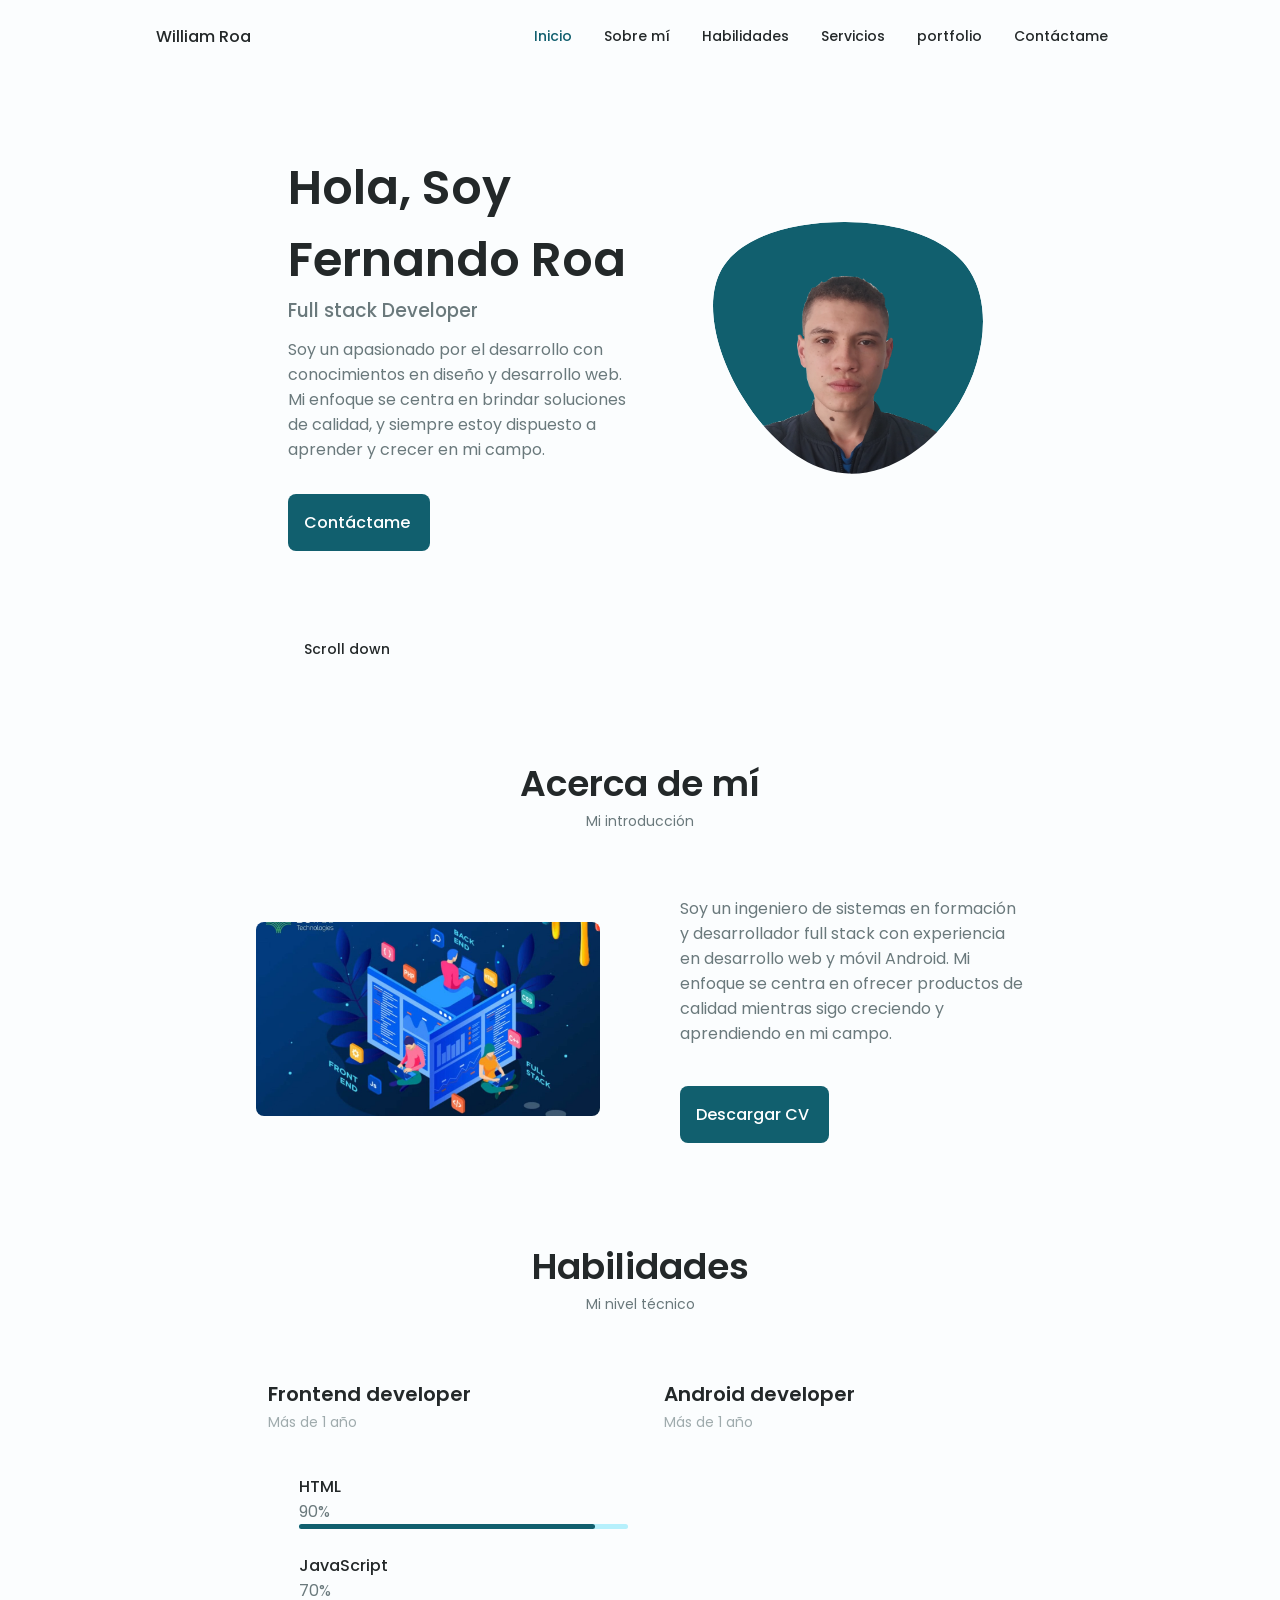
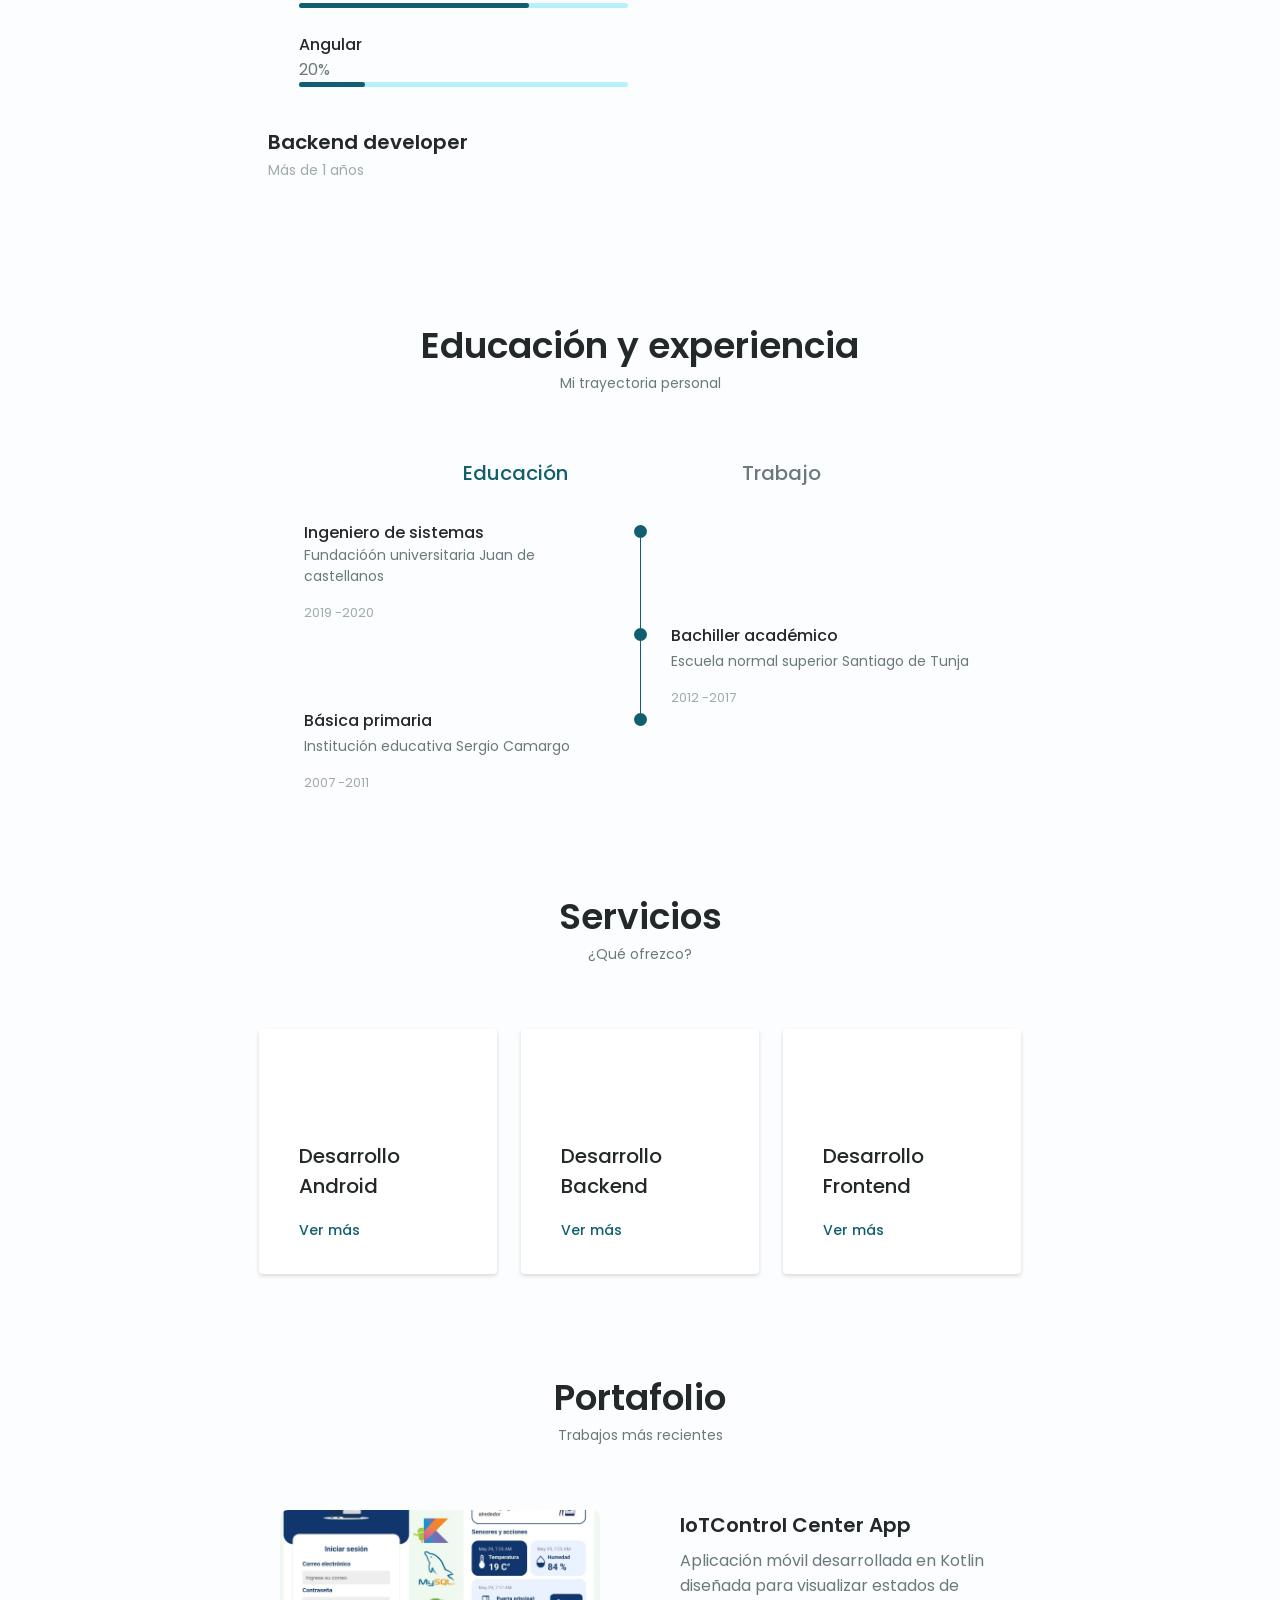
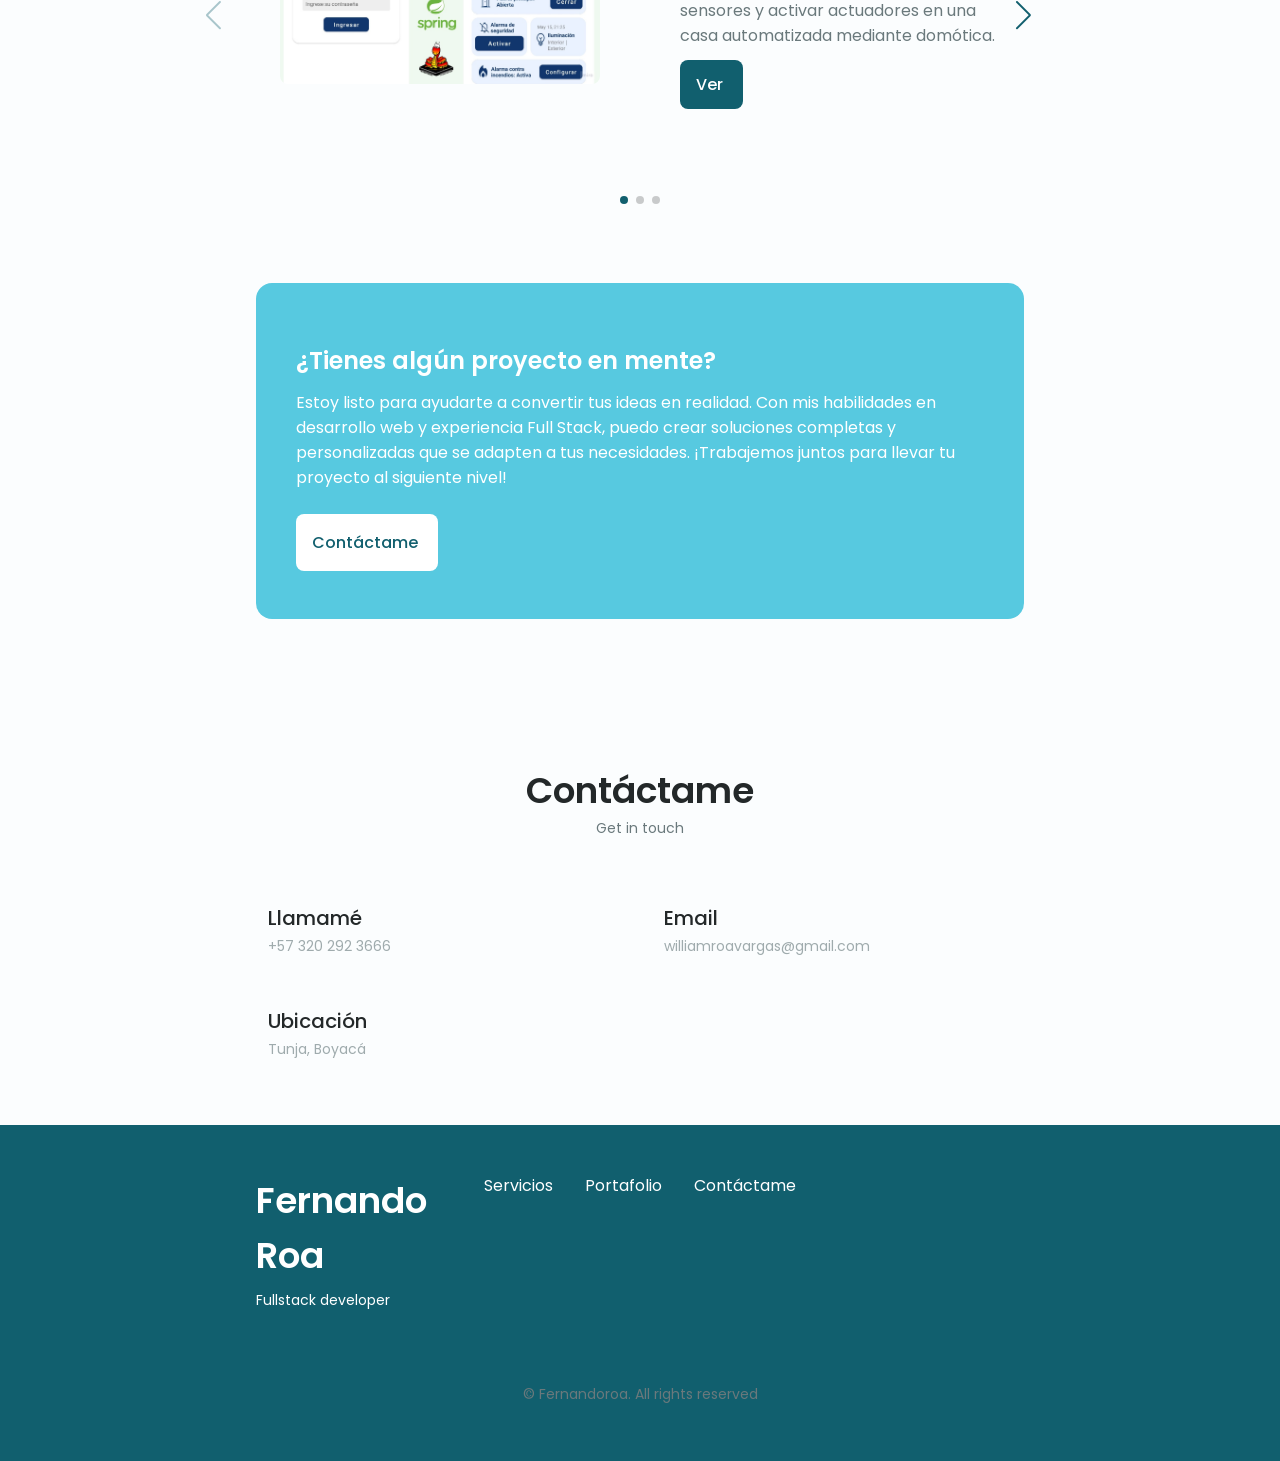
==== commit 80b8ab32: "Update index.html" ====
--- a/index.html
+++ b/index.html
@@ -362,15 +362,16 @@
                             </div>
                             <div>
                                 <span class="qualification__rounder"></span>
-                                <span class="qualification__line"></span>
+                                <!--<span class="qualification__line"></span>-->
                             </div>
                         </div>
                         <!-- QUALIFICATION 4-->
+                        <!--
                         <div class="qualification__data">
                             <div></div>
                             <div>
                                 <span class="qualification__rounder"></span>
-                                <!--<span class="qualification__line"></span>-->
+                                <span class="qualification__line"></span>
                             </div>
                             <div>
                                 <h3 class="qualification__title">Computer Enginer</h3>
@@ -380,7 +381,7 @@
                                     2019 -2020
                                 </div>
                             </div>
-                        </div>
+                        </div>-->
                     </div>
                     <!-- Qualification content 2=============-->
                     <div class="qualification__content" data-content id="work">
--- a/assets/css/styles.css
+++ b/assets/css/styles.css
@@ -3,8 +3,8 @@
 
 :root {
   --header-height: 3rem;
-
-  --hue-color: 142;
+  --hue-color: 190;
+  /*--hue-color: 142;*/
 
   --first-color: hsl(var(--hue-color), 73%, 25%);
   --first-color-second: hsl(var(--hue-color), 69%, 61%);
@@ -1215,4 +1215,4 @@
     bottom: -4.5rem;
   }
   
-}+}
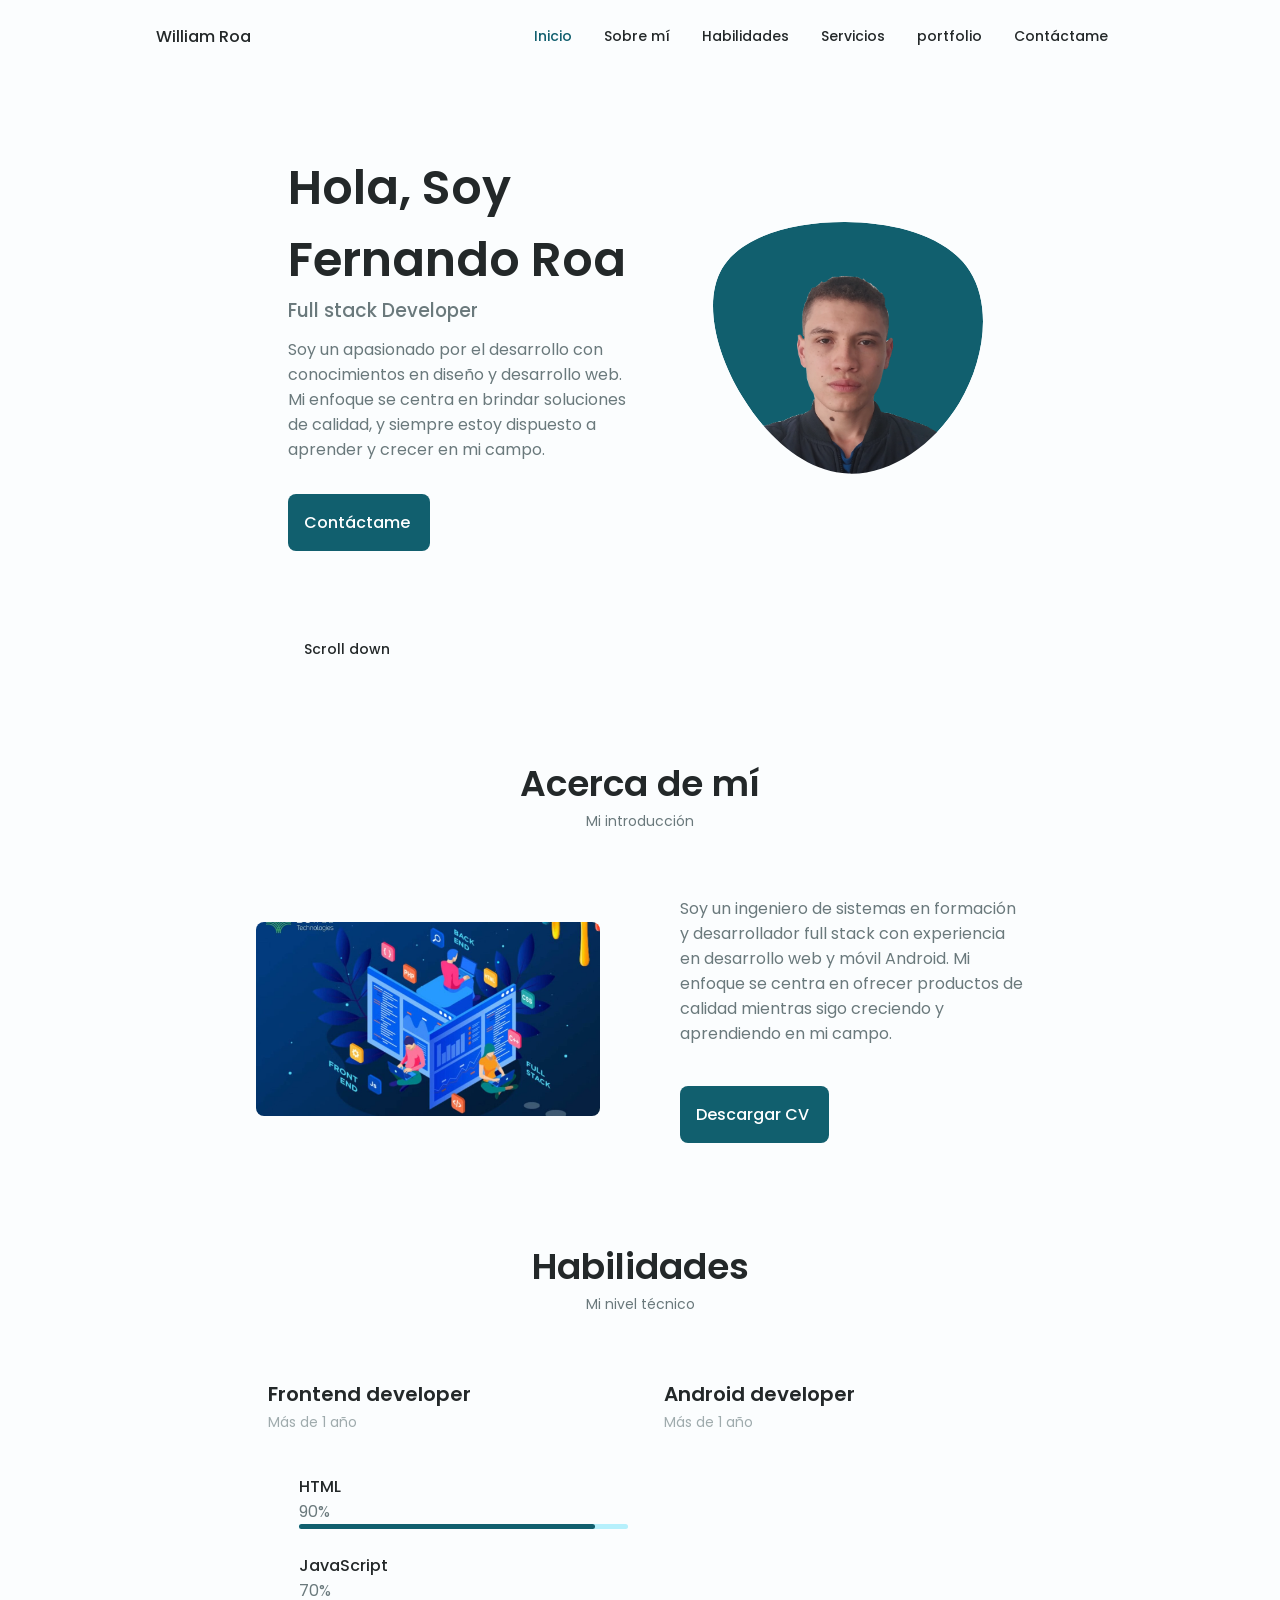
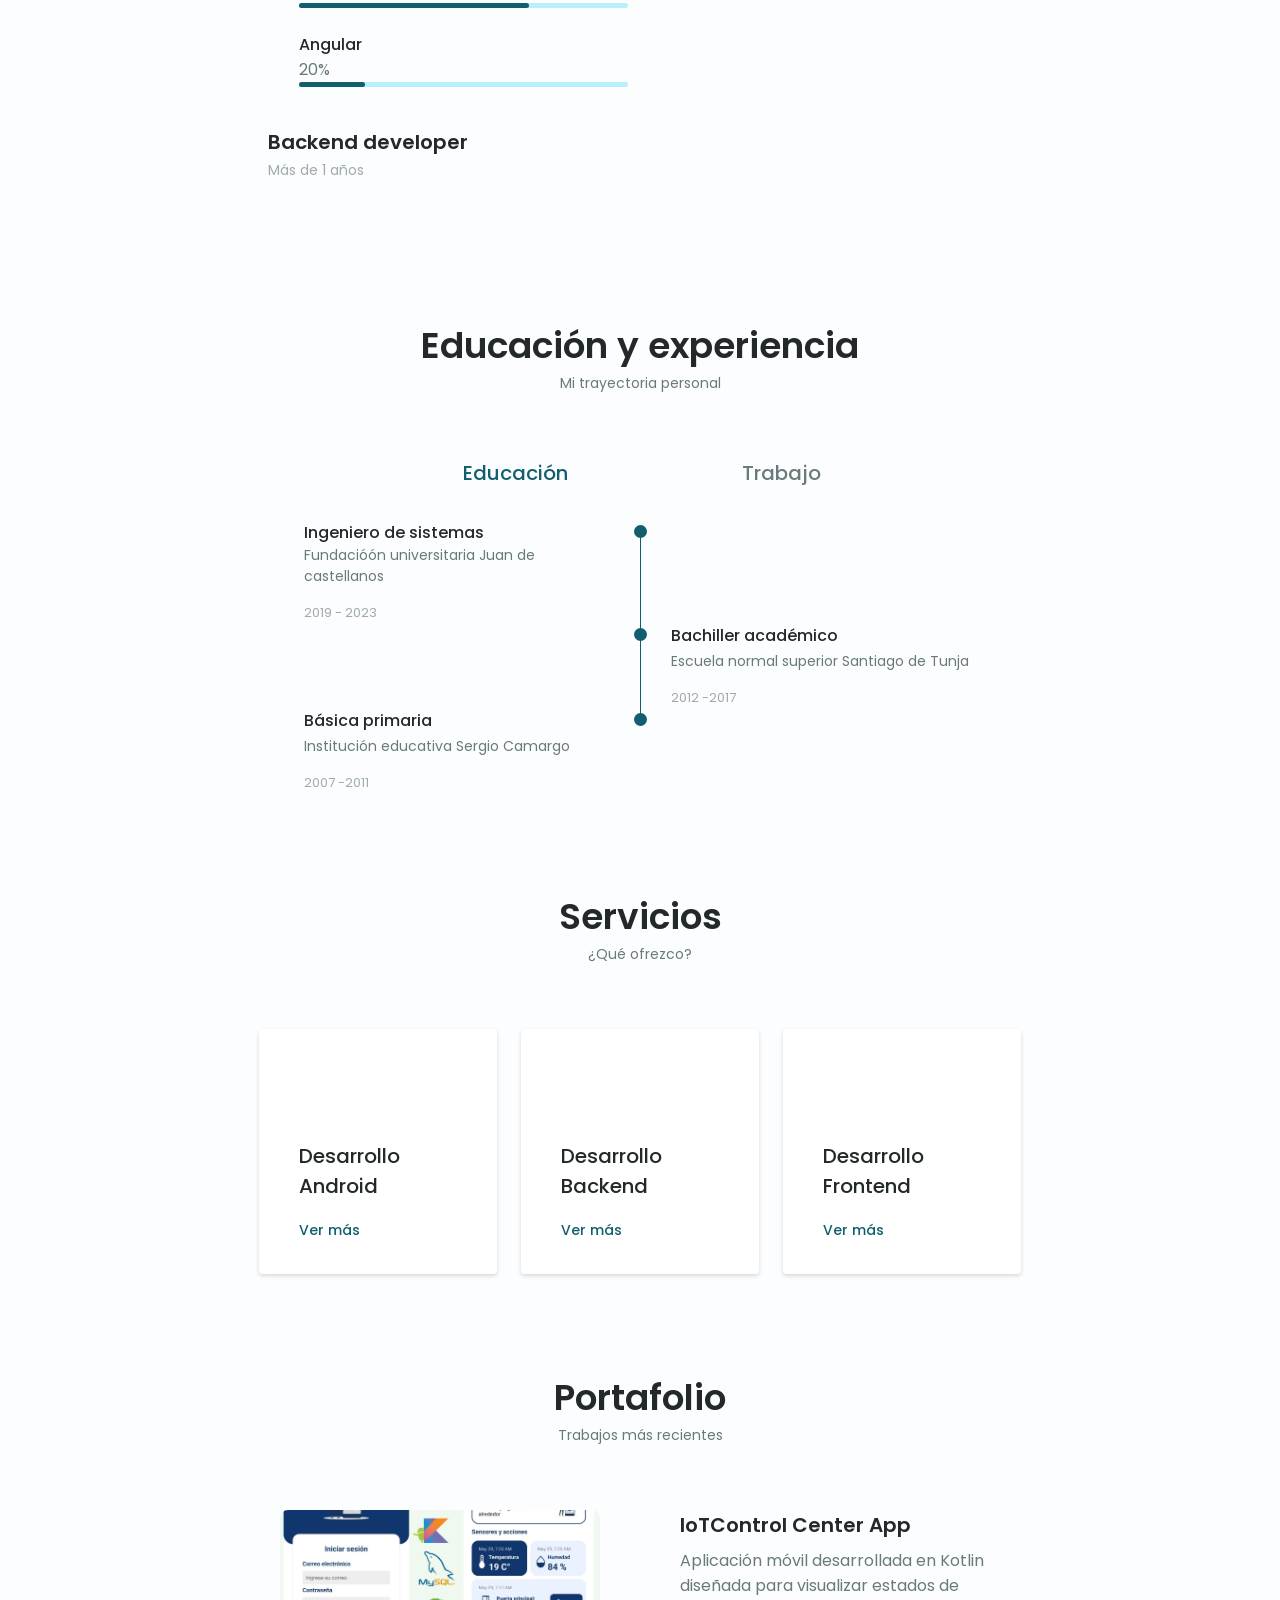
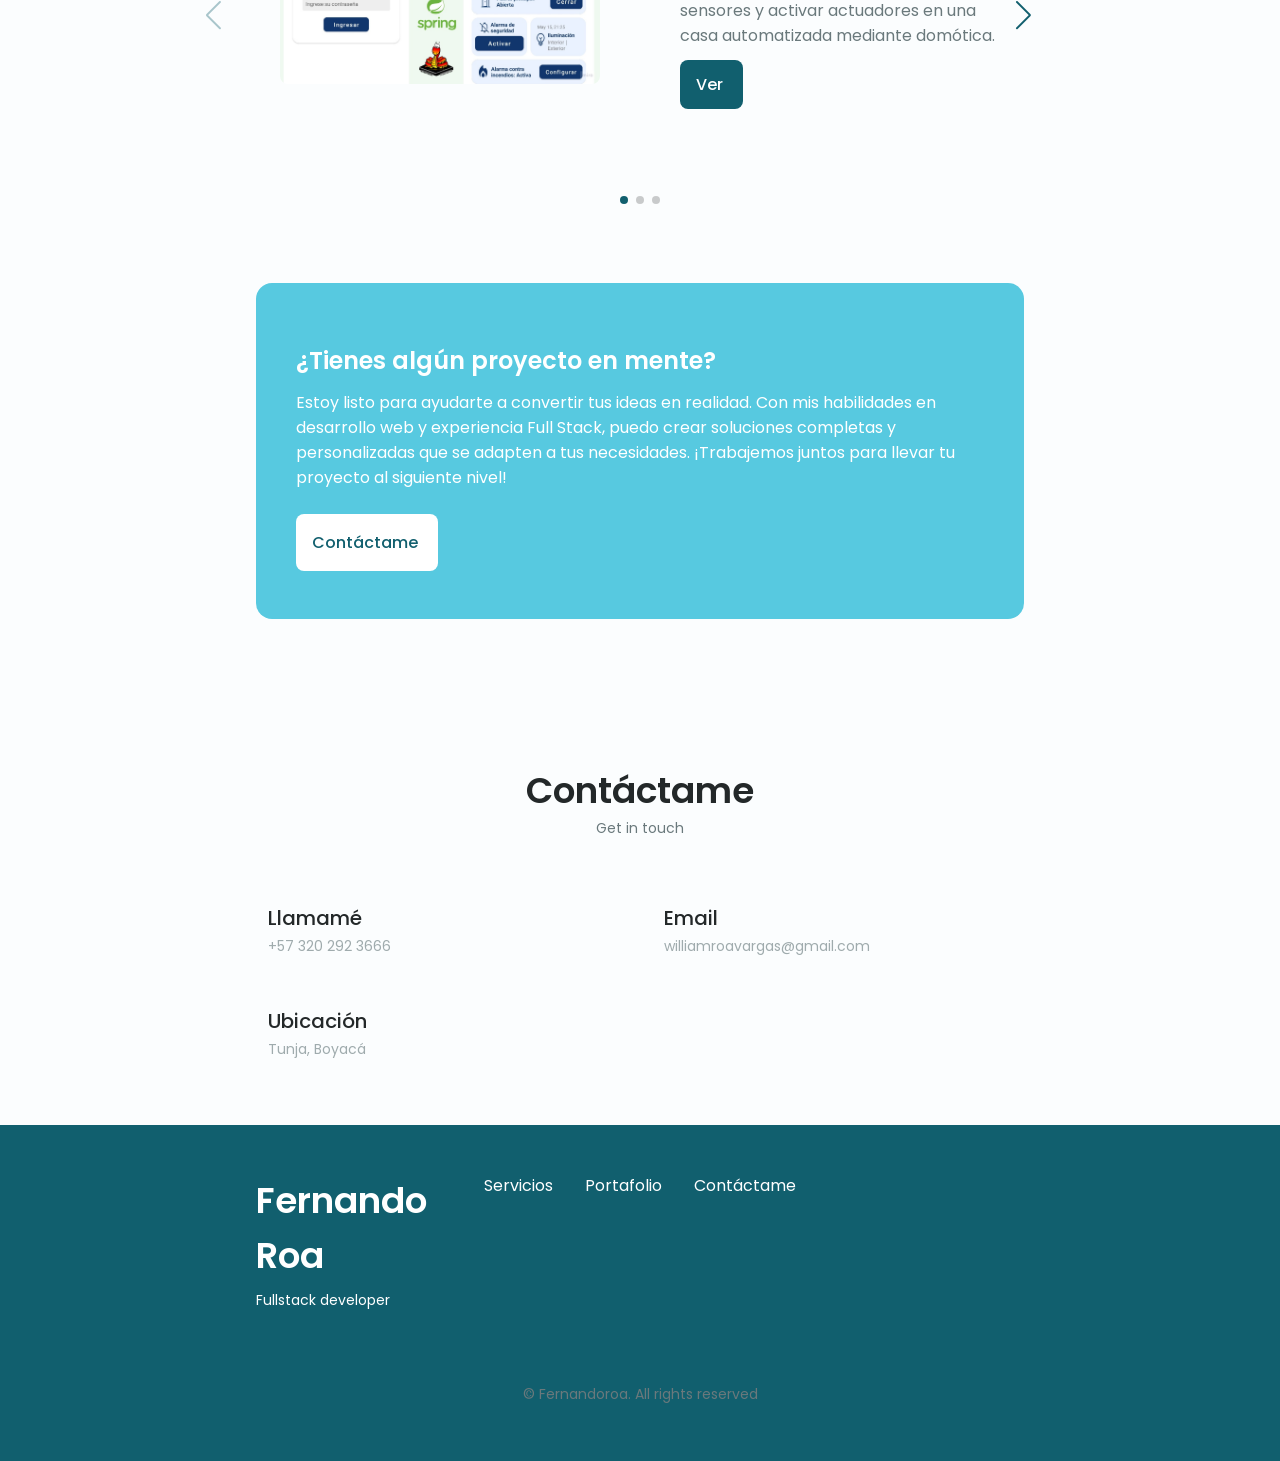
==== commit 35f57416: "Actualizar index.html" ====
--- a/index.html
+++ b/index.html
@@ -326,7 +326,7 @@
                                     castellanos</span>
                                 <div class="qualification__calendar">
                                     <i class="uil uil-calendar-alt"></i>
-                                    2019 -2020
+                                    2019 - 2023
                                 </div>
                             </div>
                             <div>
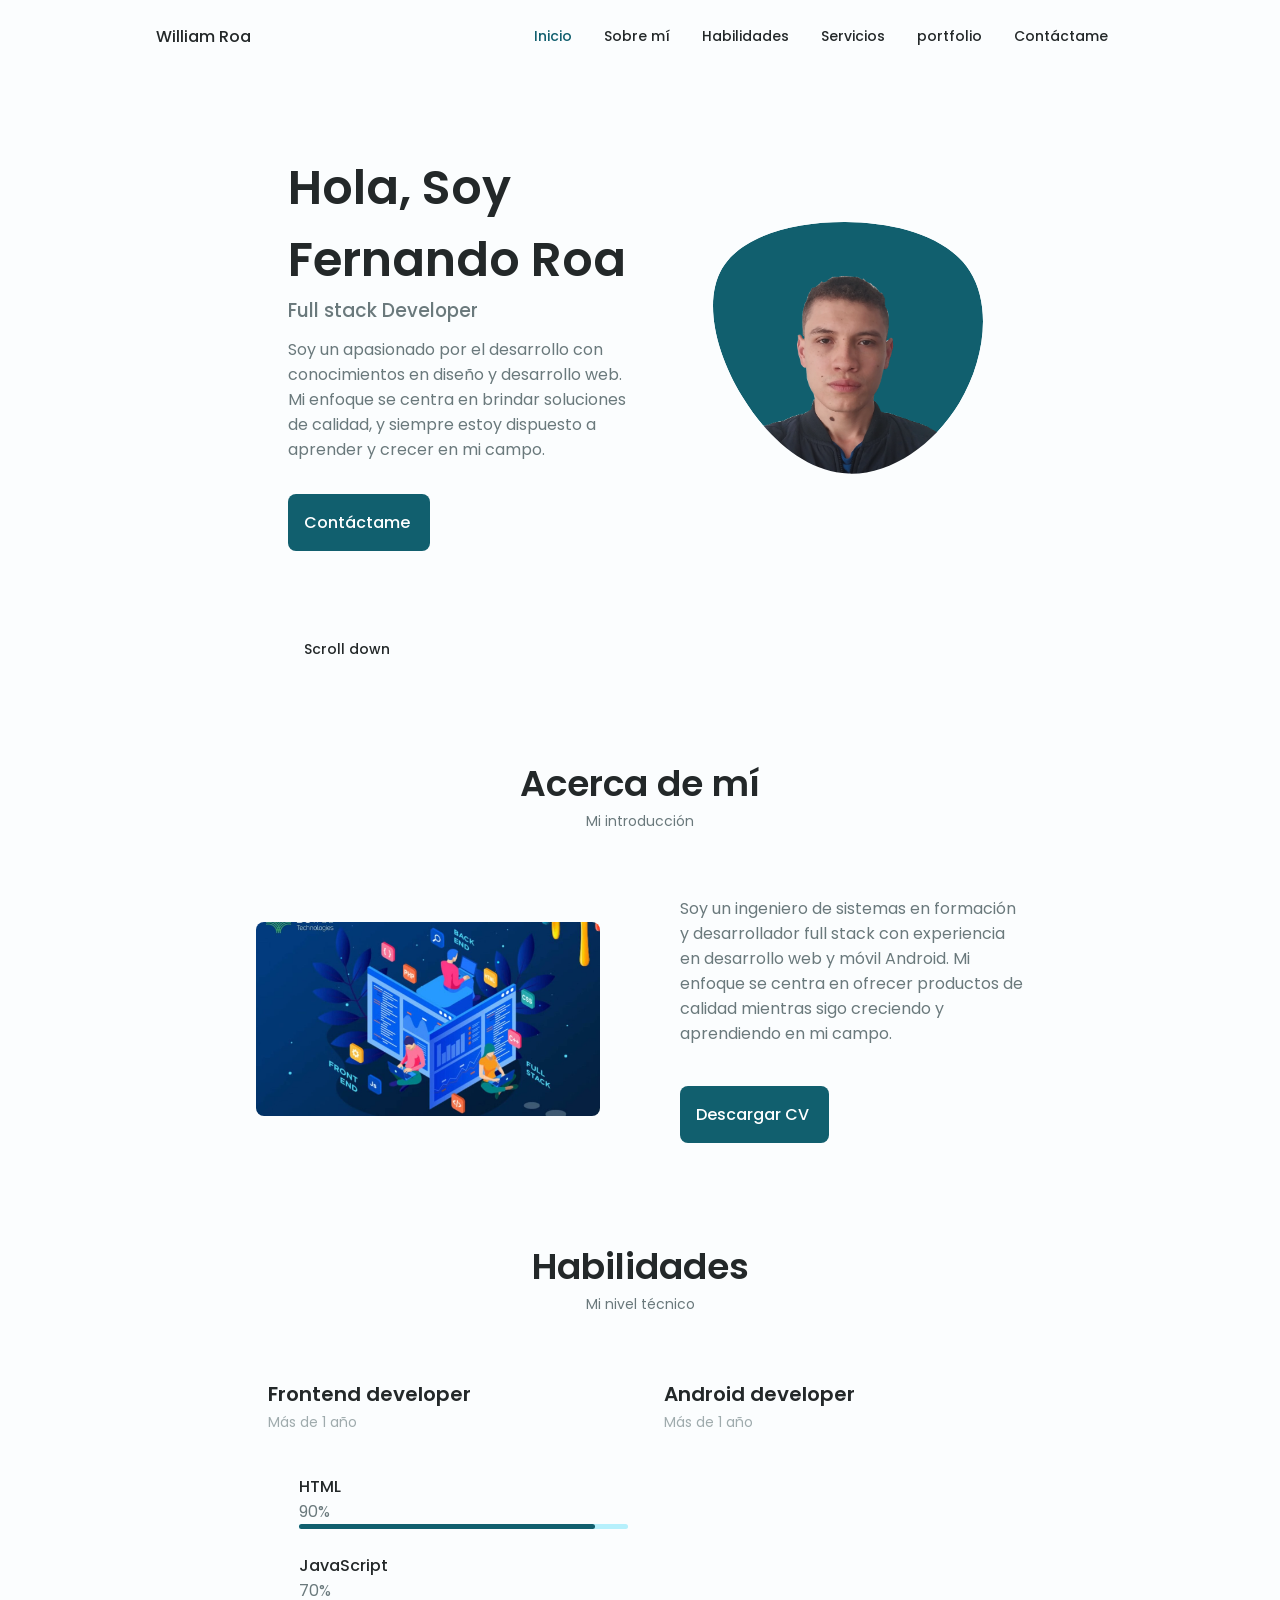
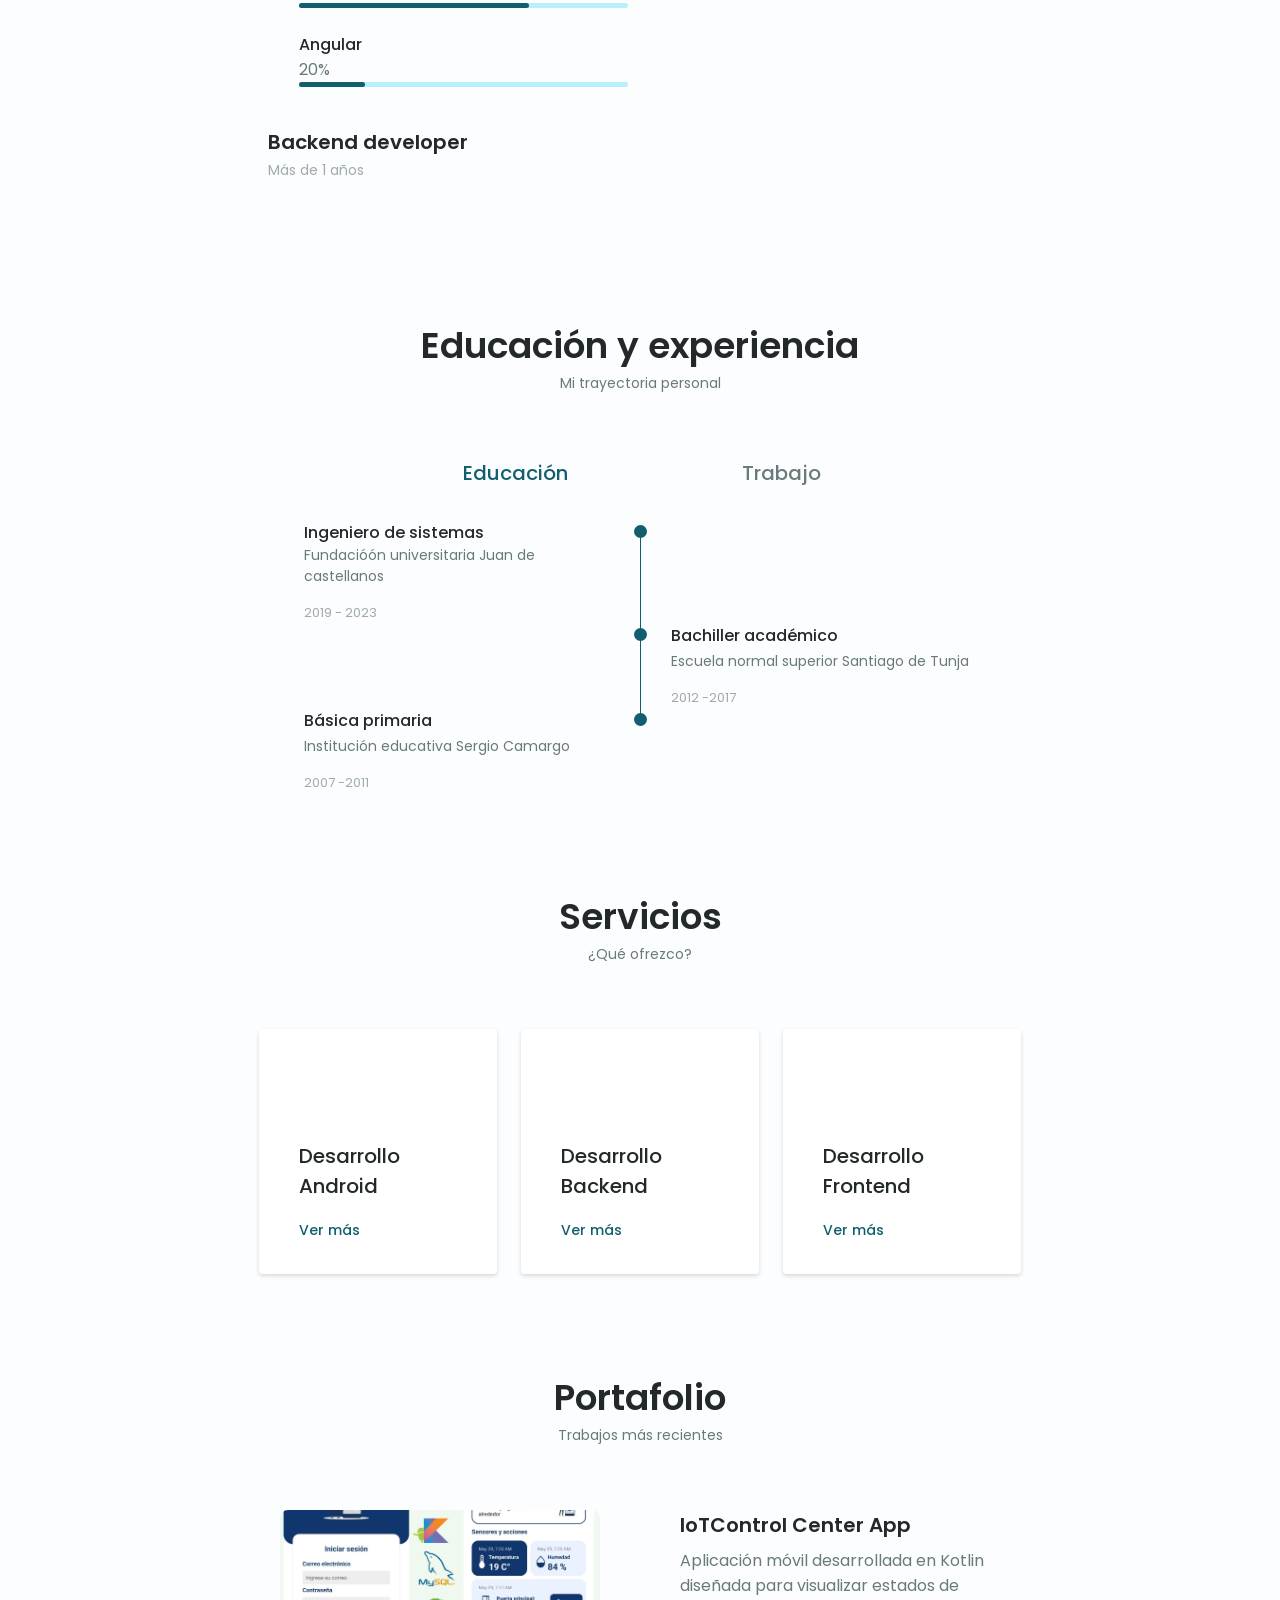
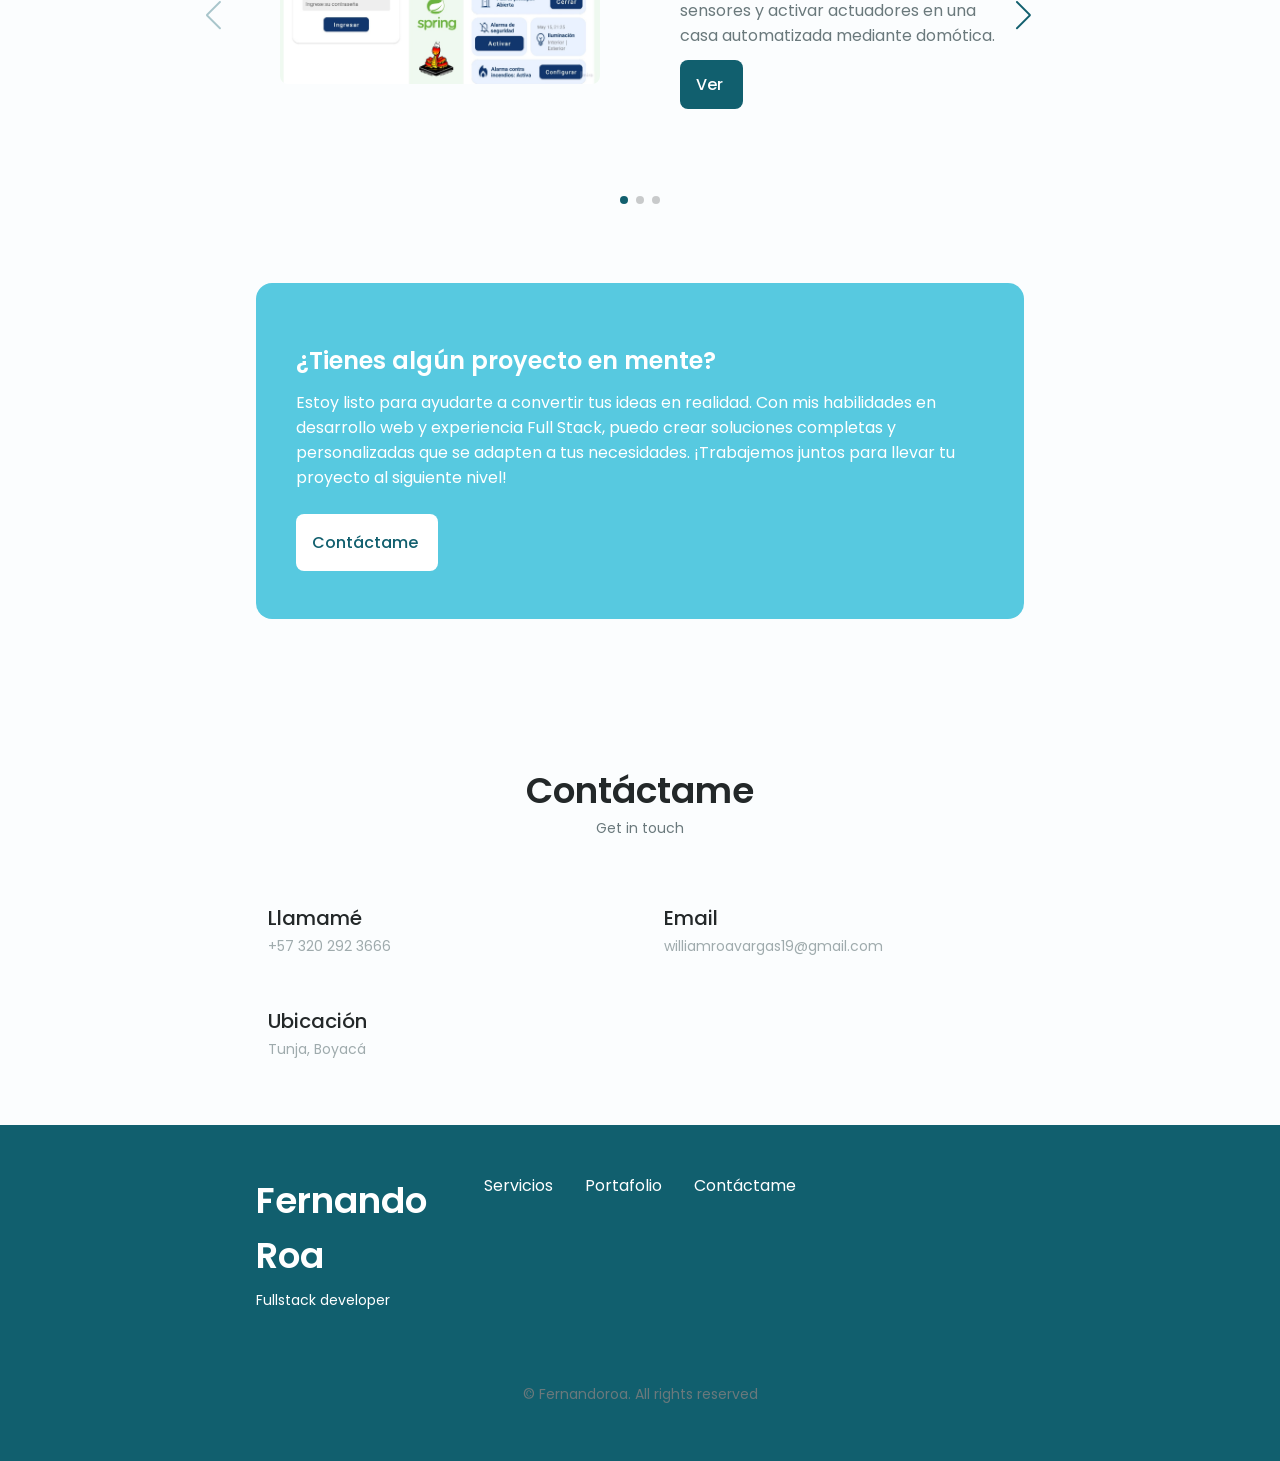
==== commit 590b45ae: "Update index.html" ====
--- a/index.html
+++ b/index.html
@@ -693,7 +693,7 @@
                     <i class="uil uil-envelope contact__icon"></i>
                     <div>
                         <h3 class="contact__title">Email</h3>
-                        <span class="contact__subtitle">williamroavargas@gmail.com</span>
+                        <span class="contact__subtitle">williamroavargas19@gmail.com</span>
                     </div>
                 </div>
                 <div class="contact__information">
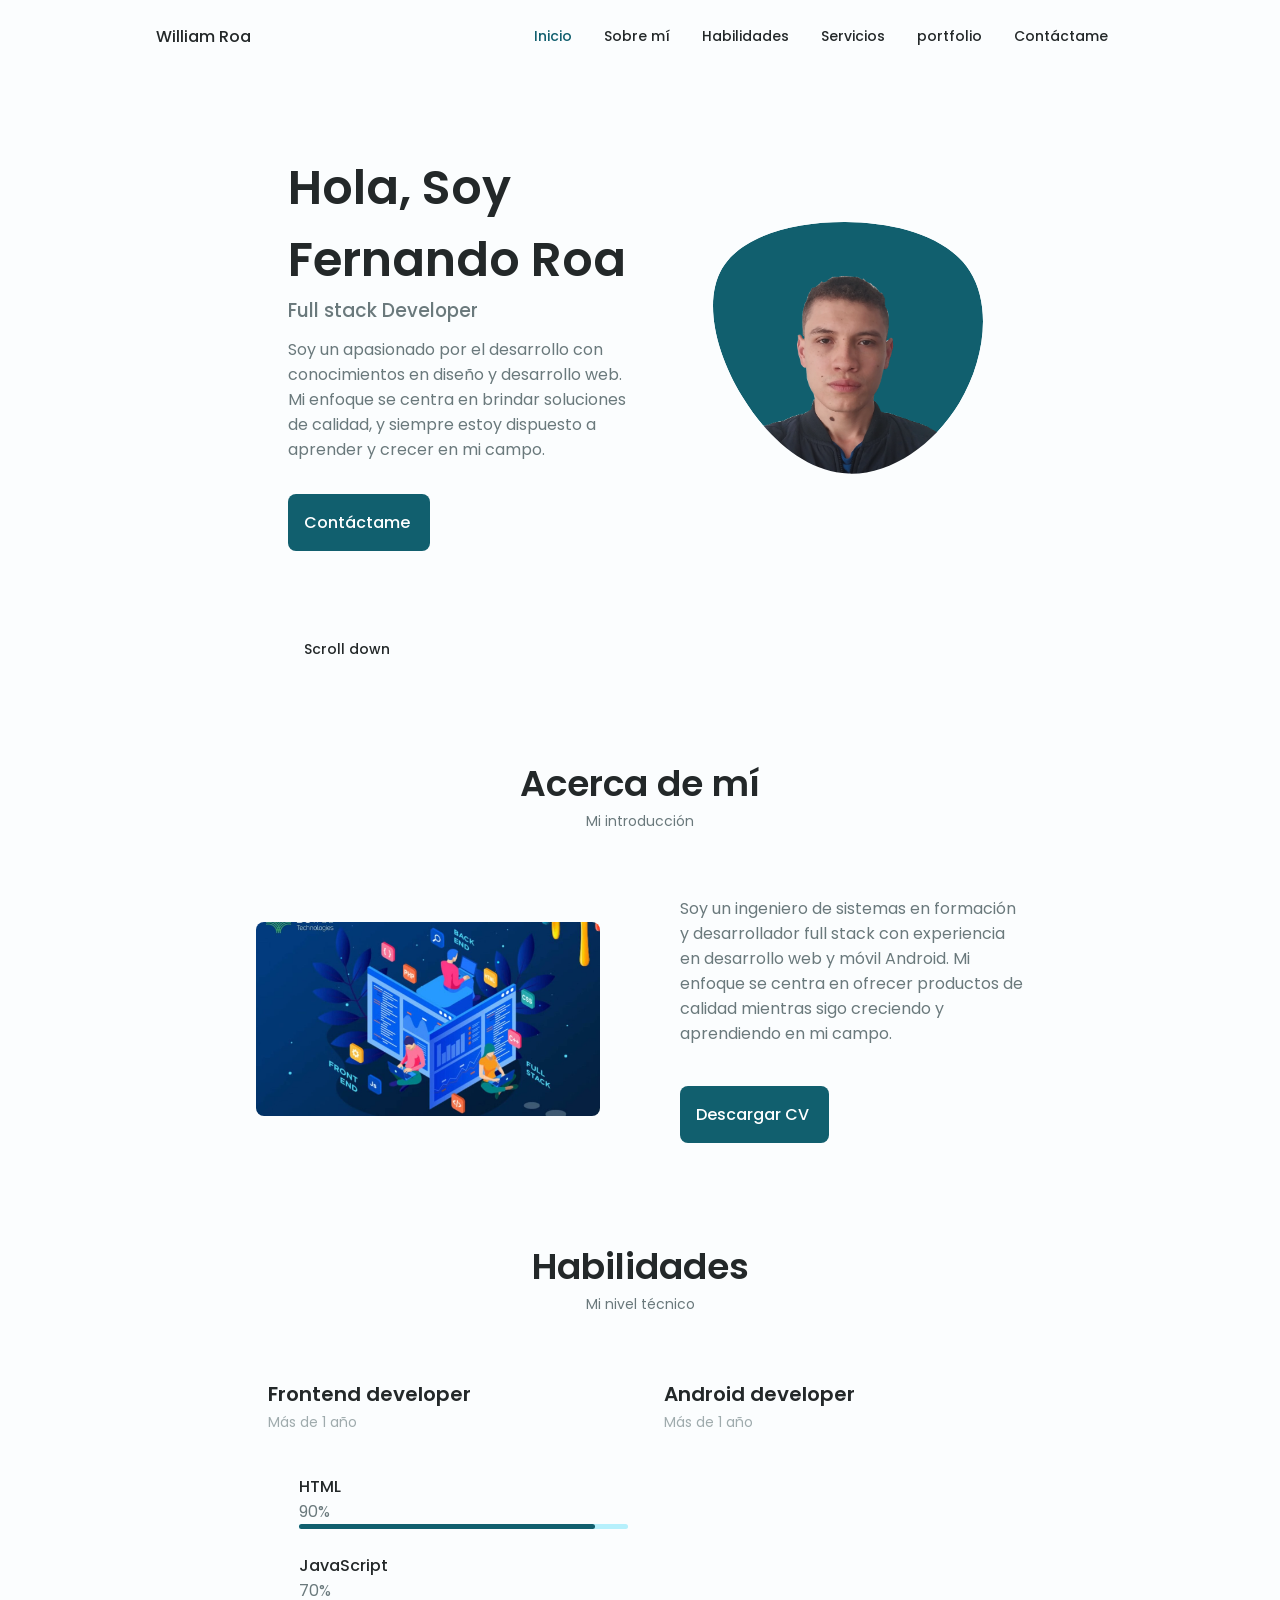
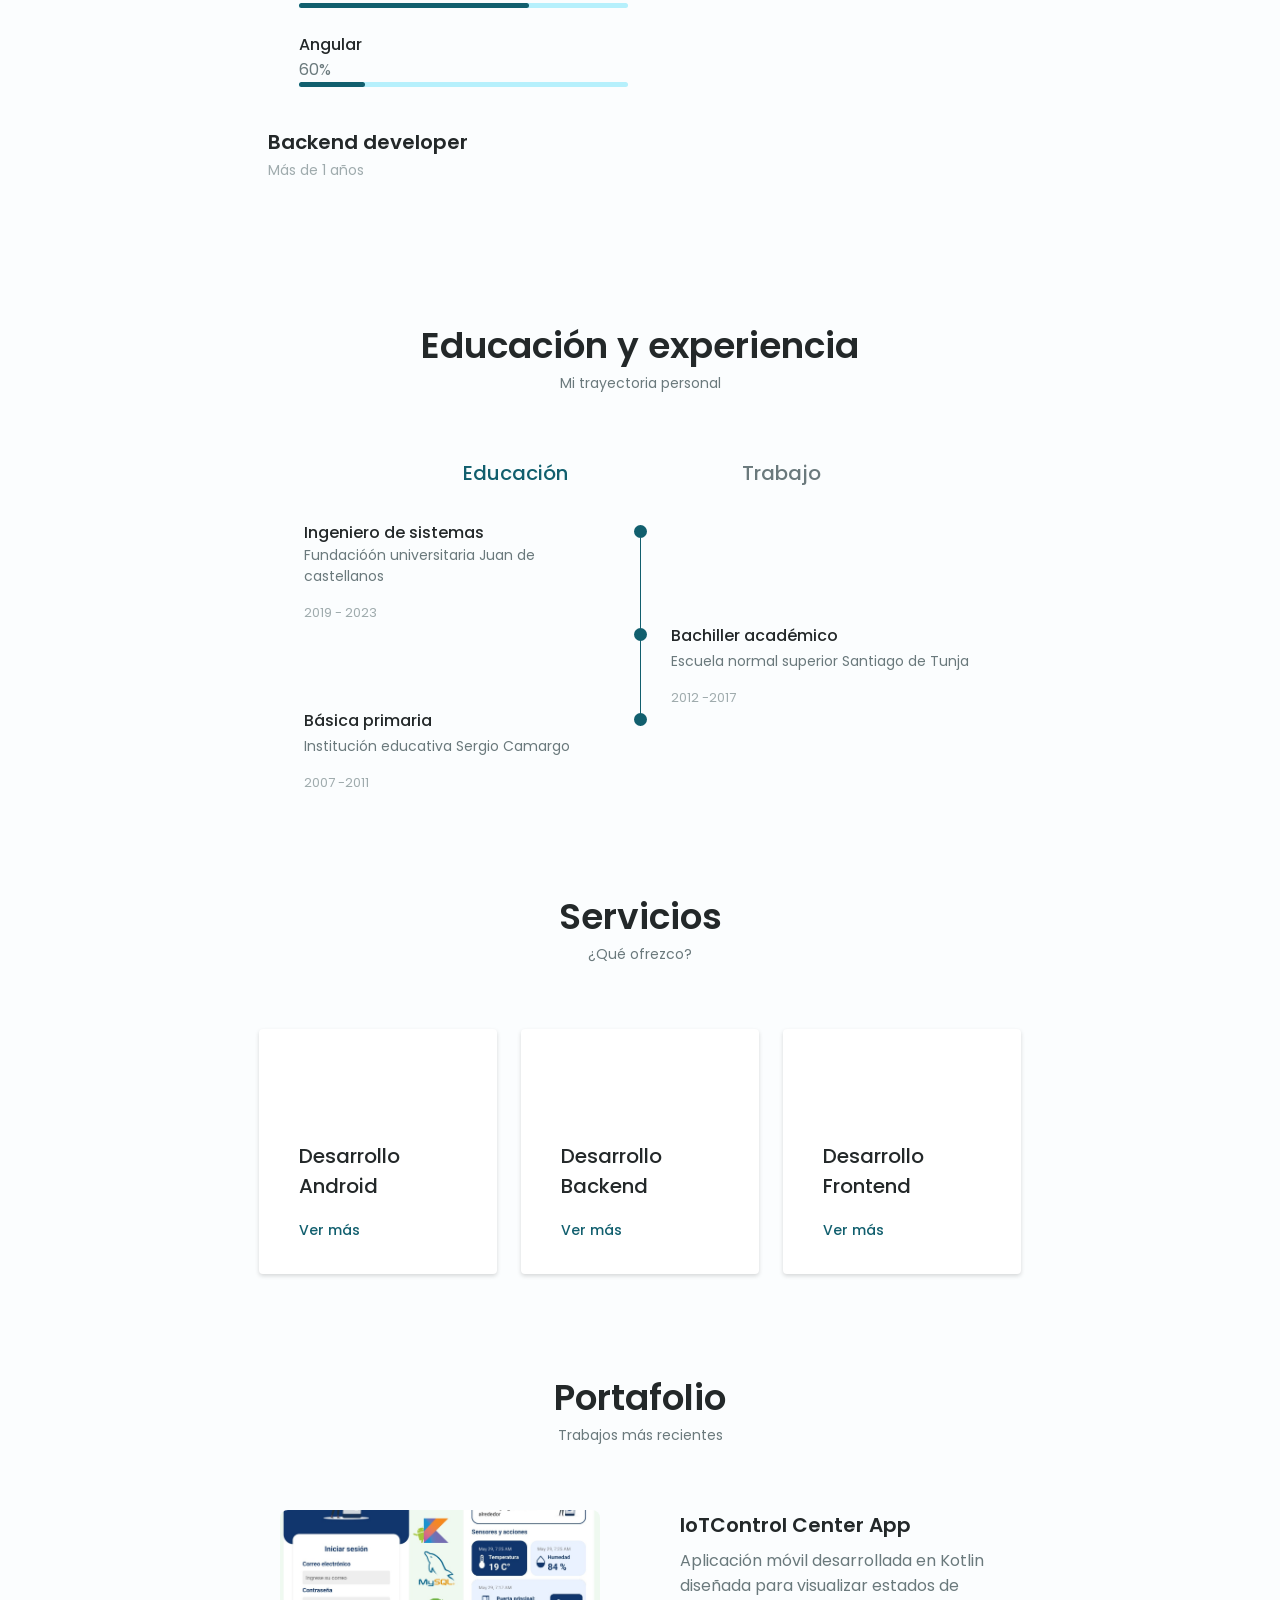
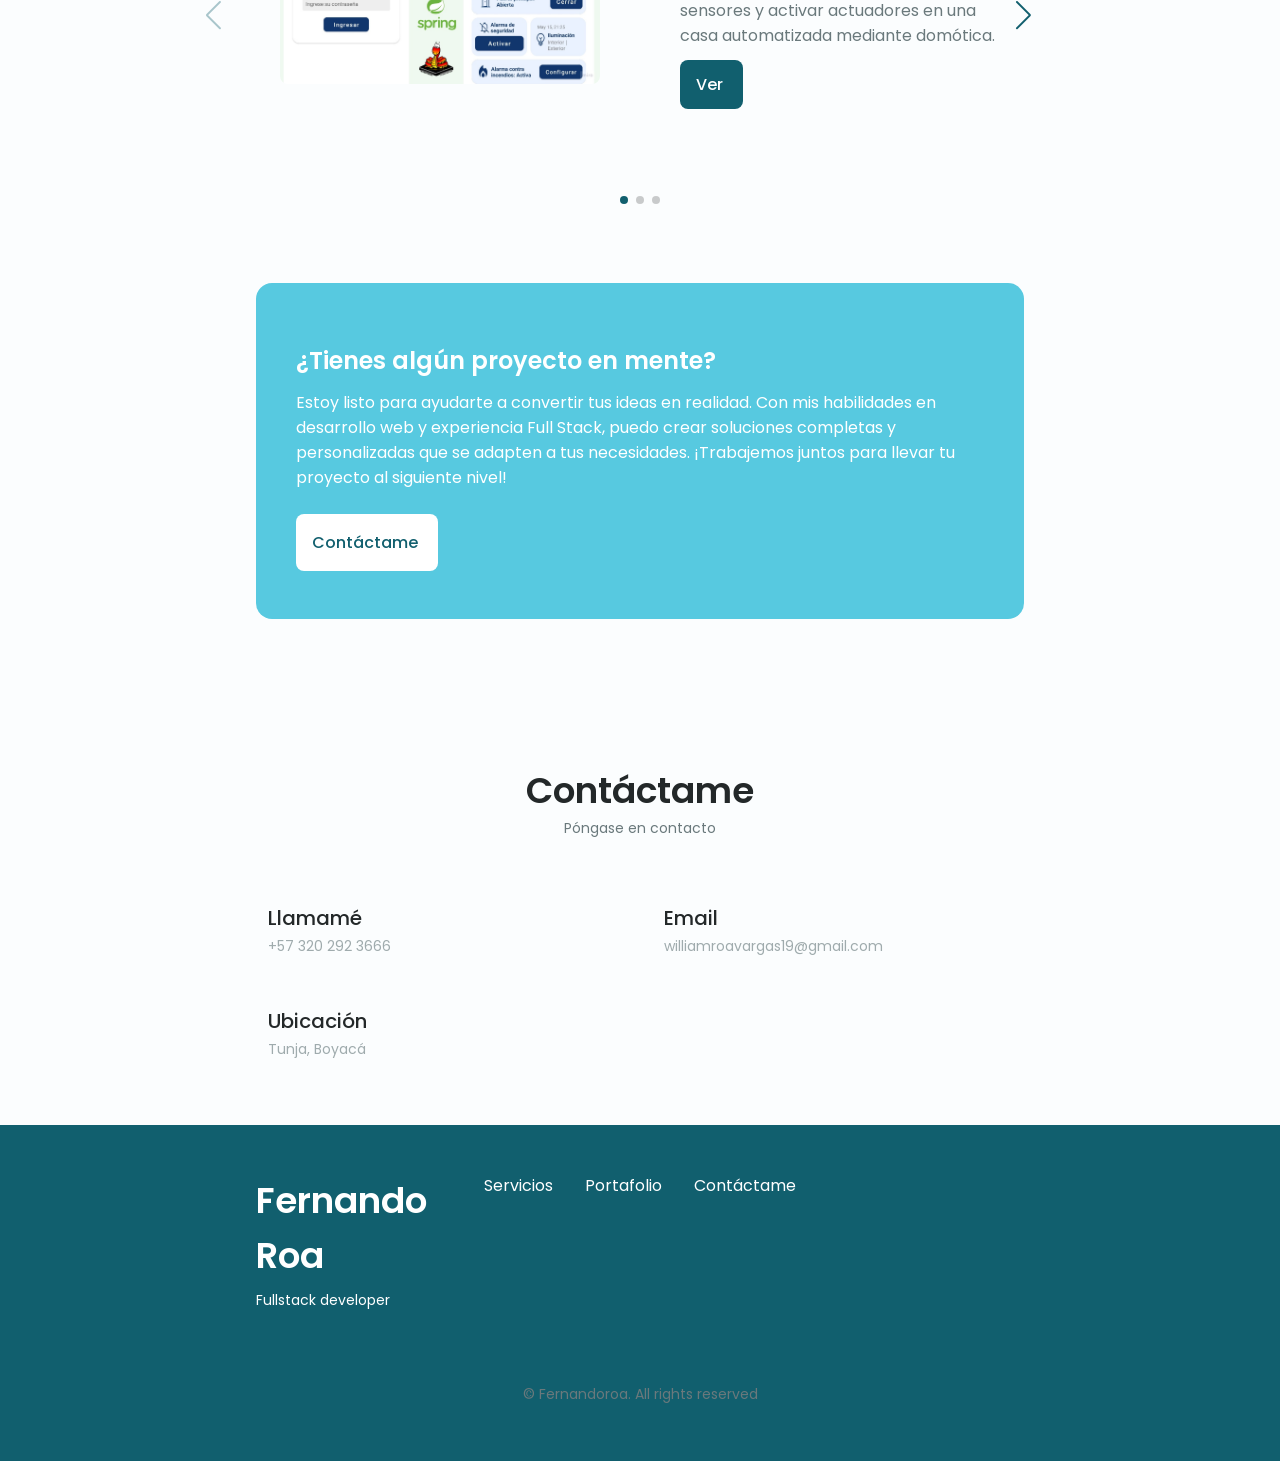
==== commit c5bb2dac: "Update index.html" ====
--- a/index.html
+++ b/index.html
@@ -190,7 +190,7 @@
                             <div class="skills_data">
                                 <div class="skills__titles">
                                     <h3 class="skills__name">Angular</h3>
-                                    <span class="skills__number">20%</span>
+                                    <span class="skills__number">60%</span>
                                 </div>
                                 <div class="skills__bar">
                                     <span class="skills__percentage skills__angular"></span>
@@ -680,7 +680,7 @@
         <!--==================== CONTACT ME ====================-->
         <section class="contact section" id="contact">
             <h2 class="section__title">Contáctame</h2>
-            <span class="section__subtitle">Get in touch</span>
+            <span class="section__subtitle">Póngase en contacto</span>
             <div class="contact__container container grid">
                 <div class="contact__information">
                     <i class="uil uil-phone contact__icon"></i>
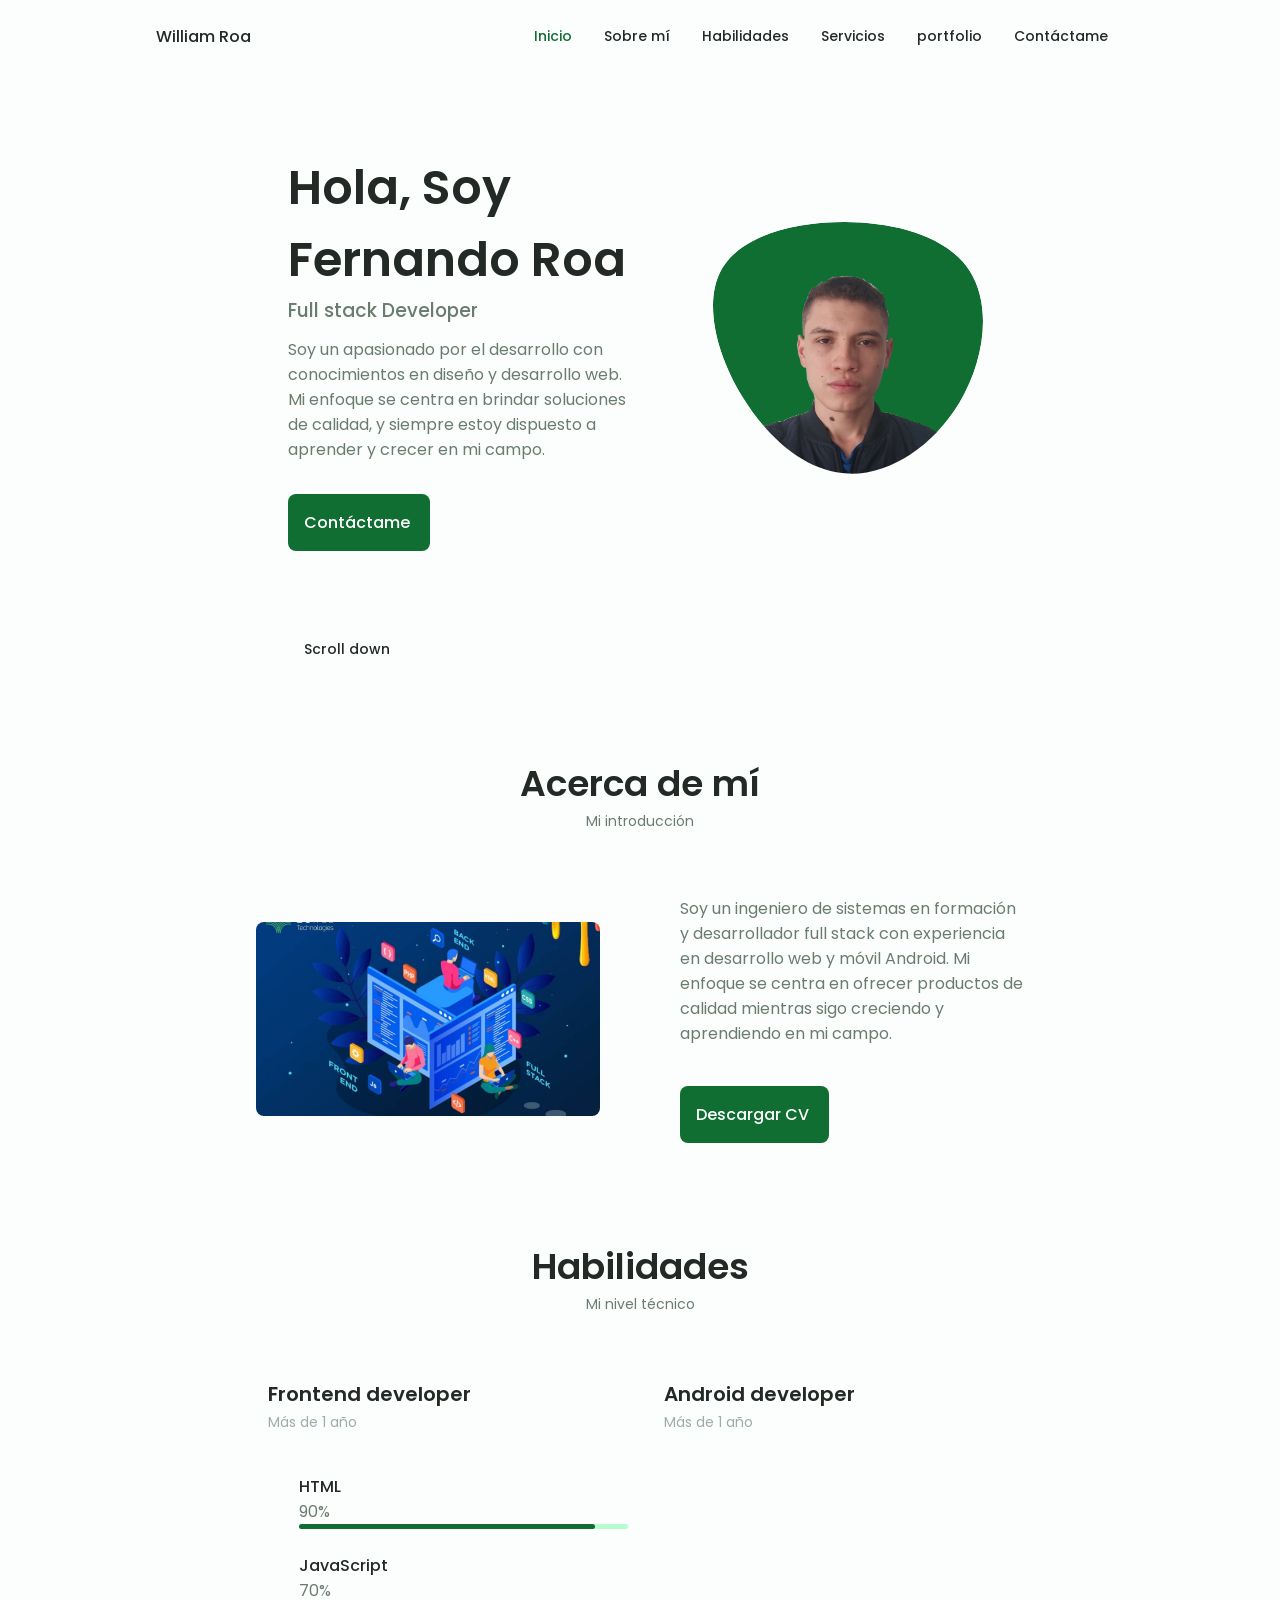
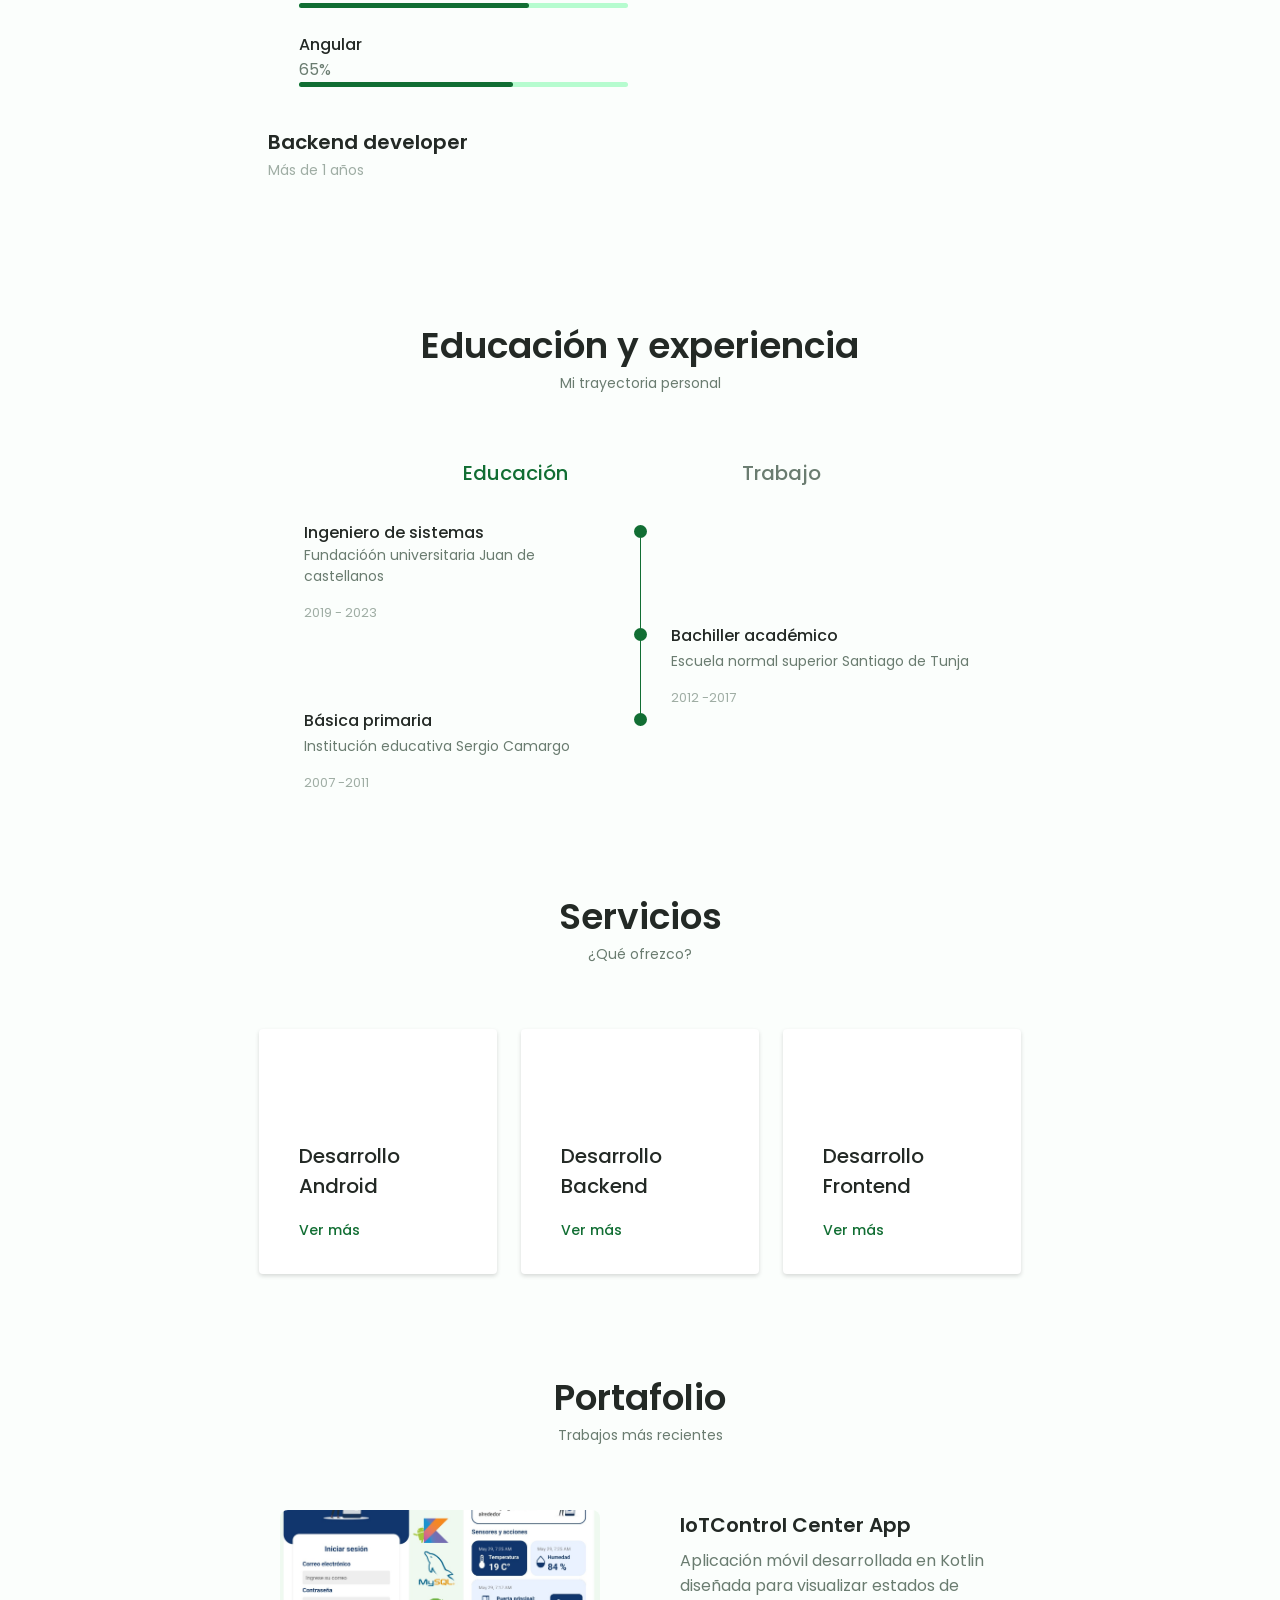
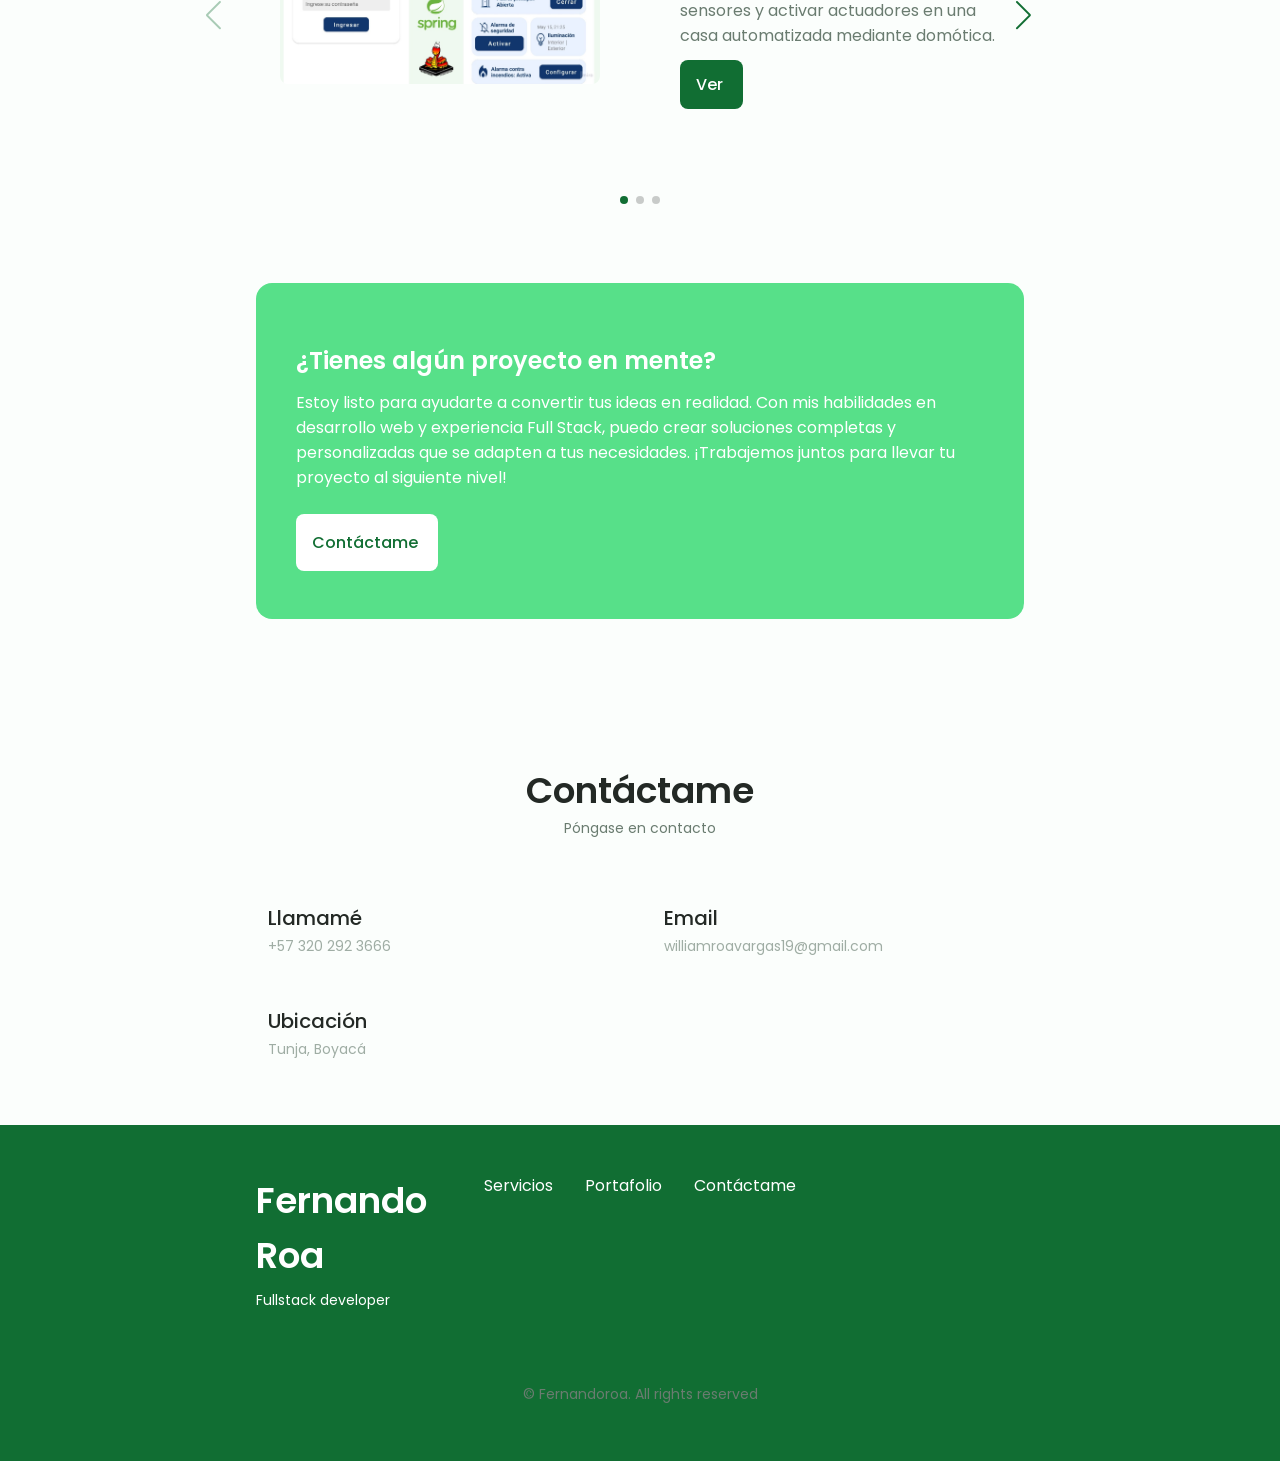
==== commit 9f000a54: "pages has been updated" ====
--- a/index.html
+++ b/index.html
@@ -190,7 +190,7 @@
                             <div class="skills_data">
                                 <div class="skills__titles">
                                     <h3 class="skills__name">Angular</h3>
-                                    <span class="skills__number">60%</span>
+                                    <span class="skills__number">65%</span>
                                 </div>
                                 <div class="skills__bar">
                                     <span class="skills__percentage skills__angular"></span>
--- a/assets/css/styles.css
+++ b/assets/css/styles.css
@@ -3,8 +3,8 @@
 
 :root {
   --header-height: 3rem;
-  --hue-color: 190;
-  /*--hue-color: 142;*/
+
+  --hue-color: 142;
 
   --first-color: hsl(var(--hue-color), 73%, 25%);
   --first-color-second: hsl(var(--hue-color), 69%, 61%);
@@ -502,7 +502,7 @@
 }
 
 .skills__angular{
-  width: 20%;
+  width: 65%;
 }
 .skills__java{
   width: 70%;
